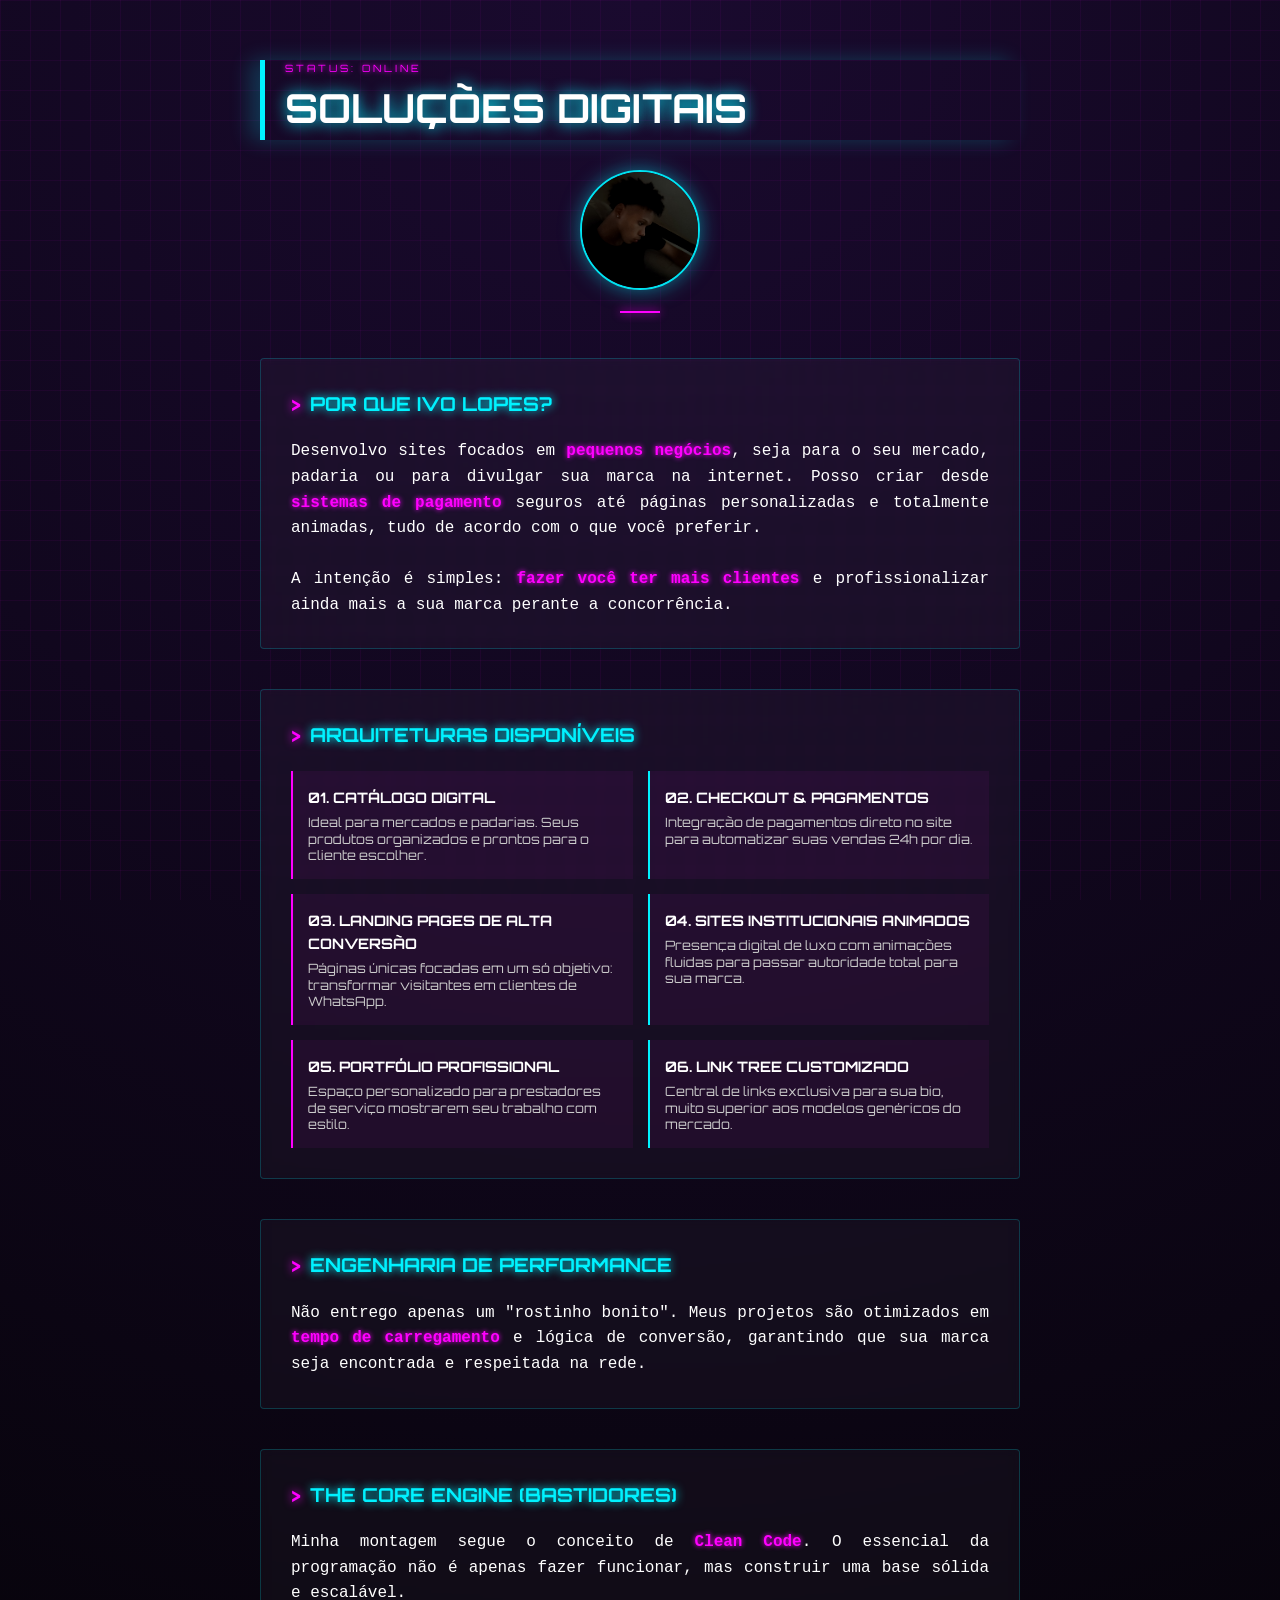
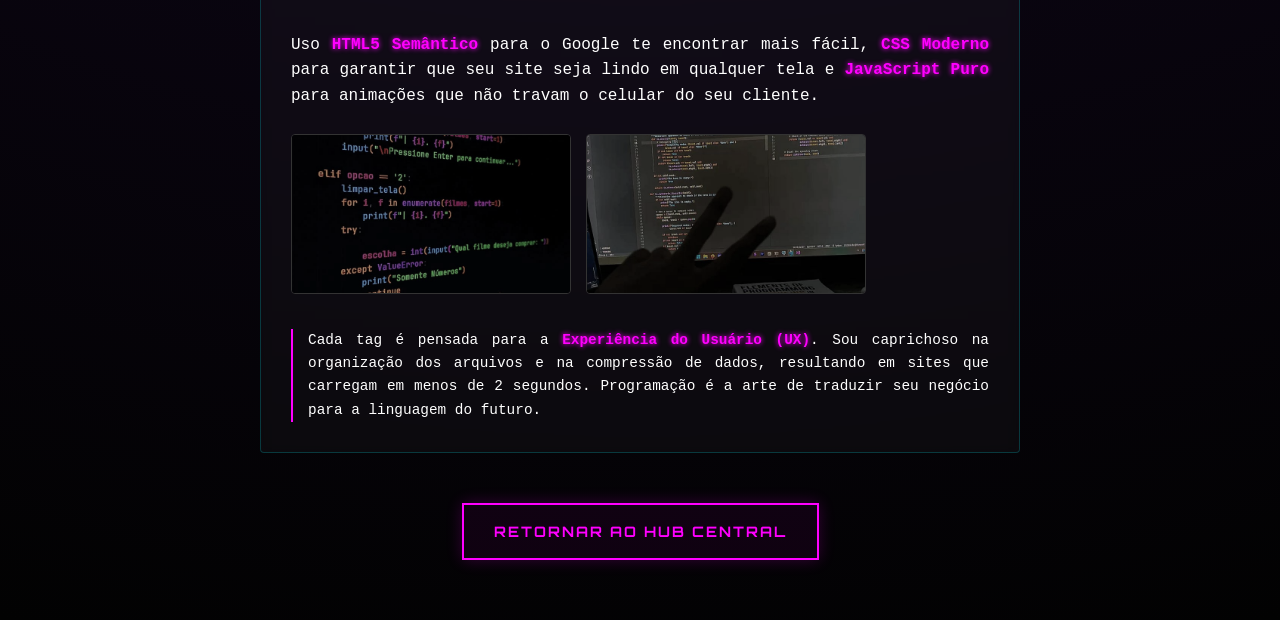
==== pages/tech.html @ 23760e5c "Update tech.html" ====
<!DOCTYPE html>
<html lang="pt-br">
<head>
    <meta charset="UTF-8">
    <meta name="viewport" content="width=device-width, initial-scale=1.0, maximum-scale=1.0, user-scalable=no">
    <title>Deep Tech | Lopes</title>
    <link href="https://fonts.googleapis.com/css2?family=Orbitron:wght@400;900&display=swap" rel="stylesheet">
    <style>
        * { margin: 0; padding: 0; box-sizing: border-box; }
        
        body { 
            background: radial-gradient(circle at top, #1a0a2f 0%, #020202 100%);
            color: #fff; 
            font-family: 'Orbitron', sans-serif; 
            overflow-x: hidden; 
            line-height: 1.6; 
            min-height: 100vh;
        }
        
        .bg-grid { 
            position: fixed; 
            top: 0; width: 100%; height: 100%; 
            background: 
                linear-gradient(rgba(255,0,255,0.05) 1px, transparent 1px), 
                linear-gradient(90deg, rgba(255,0,255,0.05) 1px, transparent 1px); 
            background-size: 30px 30px; 
            z-index: -1; 
        }
        
        .wrapper { max-width: 800px; margin: 0 auto; padding: 60px 20px; position: relative; z-index: 1; }
        
        .header-tech { border-left: 5px solid #00f2ff; padding-left: 20px; margin-bottom: 30px; box-shadow: -10px 0 20px rgba(0, 242, 255, 0.2); }
        .header-tech h1 { font-size: 2.5rem; text-transform: uppercase; color: #fff; text-shadow: 0 0 15px #00f2ff; }
        
        /* Estilo para sua foto pessoal */
        .profile-area { text-align: center; margin-bottom: 60px; position: relative; }
        .profile-img { 
            width: 120px; 
            height: 120px; 
            border-radius: 50%; 
            border: 2px solid #00f2ff; 
            object-fit: cover; 
            box-shadow: 0 0 20px rgba(0, 242, 255, 0.5);
            /* Filtro sutil para combinar com o tema escuro/neon */
            filter: brightness(0.9) contrast(1.1); 
        }
        .profile-area::after {
            content: '';
            position: absolute;
            bottom: -15px;
            left: 50%;
            transform: translateX(-50%);
            width: 40px;
            height: 2px;
            background: #ff00ff;
            box-shadow: 0 0 10px #ff00ff;
        }

        .section-card { 
            background: rgba(255,255,255,0.03); 
            border: 1px solid rgba(0,242,255,0.2); 
            padding: 30px; 
            margin-bottom: 40px; 
            border-radius: 4px; 
            backdrop-filter: blur(5px); 
            transition: 0.3s;
        }
        
        .section-card:hover {
            border-color: #ff00ff;
            box-shadow: 0 0 30px rgba(255, 0, 255, 0.2);
            background: rgba(255,255,255,0.05);
        }

        .section-card h2 { color: #00f2ff; font-size: 1.2rem; margin-bottom: 20px; text-transform: uppercase; display: flex; align-items: center; text-shadow: 0 0 10px #00f2ff; }
        .section-card h2::before { content: ">"; margin-right: 10px; color: #ff00ff; text-shadow: 0 0 10px #ff00ff; }
        
        .tech-text { font-family: 'Courier New', Courier, monospace; color: #fff; font-size: 1rem; text-align: justify; }
        
        .highlight { color: #ff00ff; font-weight: bold; text-shadow: 0 0 5px #ff00ff; }

        .site-models { display: grid; grid-template-columns: 1fr; gap: 15px; margin-top: 20px; }
        @media (min-width: 600px) { .site-models { grid-template-columns: 1fr 1fr; } }
        
        .model { padding: 15px; border-left: 2px solid #ff00ff; background: rgba(255,0,255,0.05); transition: 0.3s; }
        .model:hover { background: rgba(255,0,255,0.15); transform: translateX(5px); }
        .model strong { color: #fff; display: block; margin-bottom: 5px; text-transform: uppercase; font-size: 0.9rem; }
        .model p { font-size: 0.8rem; color: #ccc; line-height: 1.3; }

        .code-showcase { display: flex; gap: 15px; margin: 25px 0; overflow-x: auto; padding-bottom: 10px; scrollbar-width: thin; }
        .code-img { width: 280px; height: 160px; object-fit: cover; border: 1px solid #333; border-radius: 4px; flex-shrink: 0; filter: grayscale(0.5); transition: 0.3s; }
        .code-img:hover { filter: grayscale(0); border-color: #00f2ff; box-shadow: 0 0 15px rgba(0, 242, 255, 0.3); }

        .footer-nav { text-align: center; margin-top: 50px; }
        
        .btn-back { 
            display: inline-block;
            color: #ff00ff; 
            text-decoration: none; 
            border: 2px solid #ff00ff; 
            padding: 15px 30px; 
            font-size: 0.9rem; 
            font-weight: bold;
            text-transform: uppercase;
            letter-spacing: 2px;
            transition: 0.3s; 
            background: rgba(255, 0, 255, 0.05);
            box-shadow: 0 0 15px rgba(255, 0, 255, 0.2);
            cursor: pointer;
        }
        .btn-back:hover { background: #ff00ff; color: #000; box-shadow: 0 0 40px #ff00ff; }

        #transition-overlay {
            position: fixed; top: 0; left: 0; width: 100%; height: 100%;
            background: #000; z-index: 9999; opacity: 0; pointer-events: none; transition: opacity 0.5s;
        }
    </style>
</head>
<body>
    <div class="bg-grid"></div>
    <div id="transition-overlay"></div>

    <div class="wrapper">
        <header class="header-tech">
            <p style="font-size: 10px; color: #ff00ff; letter-spacing: 3px; text-shadow: 0 0 5px #ff00ff;">STATUS: ONLINE</p>
            <h1>Soluções Digitais</h1>
        </header>

        <div class="profile-area">
            <img src="IMG_20250207_003738.jpg" alt="Ivo Lopes" class="profile-img">
        </div>

        <div class="section-card">
            <h2>Por que Ivo Lopes?</h2>
            <div class="tech-text">
                Desenvolvo sites focados em <span class="highlight">pequenos negócios</span>, seja para o seu mercado, padaria ou para divulgar sua marca na internet. Posso criar desde <span class="highlight">sistemas de pagamento</span> seguros até páginas personalizadas e totalmente animadas, tudo de acordo com o que você preferir. 
                <br><br>
                A intenção é simples: <span class="highlight">fazer você ter mais clientes</span> e profissionalizar ainda mais a sua marca perante a concorrência.
            </div>
        </div>

        <div class="section-card">
            <h2>Arquiteturas Disponíveis</h2>
            <div class="site-models">
                <div class="model">
                    <strong>01. Catálogo Digital</strong>
                    <p>Ideal para mercados e padarias. Seus produtos organizados e prontos para o cliente escolher.</p>
                </div>
                <div class="model" style="border-color: #00f2ff;">
                    <strong>02. Checkout & Pagamentos</strong>
                    <p>Integração de pagamentos direto no site para automatizar suas vendas 24h por dia.</p>
                </div>
                <div class="model">
                    <strong>03. Landing Pages de Alta Conversão</strong>
                    <p>Páginas únicas focadas em um só objetivo: transformar visitantes em clientes de WhatsApp.</p>
                </div>
                <div class="model" style="border-color: #00f2ff;">
                    <strong>04. Sites Institucionais Animados</strong>
                    <p>Presença digital de luxo com animações fluidas para passar autoridade total para sua marca.</p>
                </div>
                <div class="model">
                    <strong>05. Portfólio Profissional</strong>
                    <p>Espaço personalizado para prestadores de serviço mostrarem seu trabalho com estilo.</p>
                </div>
                <div class="model" style="border-color: #00f2ff;">
                    <strong>06. Link Tree Customizado</strong>
                    <p>Central de links exclusiva para sua bio, muito superior aos modelos genéricos do mercado.</p>
                </div>
            </div>
        </div>

        <div class="section-card">
            <h2>Engenharia de Performance</h2>
            <div class="tech-text">
                Não entrego apenas um "rostinho bonito". Meus projetos são otimizados em <span class="highlight">tempo de carregamento</span> e lógica de conversão, garantindo que sua marca seja encontrada e respeitada na rede.
            </div>
        </div>

        <div class="section-card">
            <h2>The Core Engine (Bastidores)</h2>
            <div class="tech-text">
                Minha montagem segue o conceito de <span class="highlight">Clean Code</span>. O essencial da programação não é apenas fazer funcionar, mas construir uma base sólida e escalável.
                <br><br>
                Uso <span class="highlight">HTML5 Semântico</span> para o Google te encontrar mais fácil, <span class="highlight">CSS Moderno</span> para garantir que seu site seja lindo em qualquer tela e <span class="highlight">JavaScript Puro</span> para animações que não travam o celular do seu cliente.
            </div>

            <div class="code-showcase">
                <img src="60c9a9f93313d3bbd6f624a8214df406.jpg" class="code-img" alt="Notebook Setup">
                <img src="59ee4047d303d7ccf7d9cd16fc3d864c.jpg" class="code-img" alt="Development Code">
            </div>

            <div class="tech-text" style="font-size: 0.9rem; border-left: 2px solid #ff00ff; padding-left: 15px;">
                Cada tag é pensada para a <span class="highlight">Experiência do Usuário (UX)</span>. Sou caprichoso na organização dos arquivos e na compressão de dados, resultando em sites que carregam em menos de 2 segundos. Programação é a arte de traduzir seu negócio para a linguagem do futuro.
            </div>
        </div>

        <footer class="footer-nav">
            <a onclick="voltarMenu()" class="btn-back">RETORNAR AO HUB CENTRAL</a>
        </footer>
    </div>

    <script>
        function voltarMenu() {
            const overlay = document.getElementById('transition-overlay');
            overlay.style.opacity = '1';
            overlay.style.pointerEvents = 'all';
            setTimeout(() => { window.location.href = "../index.html"; }, 500);
        }

        window.onpageshow = function(event) {
            const overlay = document.getElementById('transition-overlay');
            if(overlay) {
                overlay.style.opacity = '0';
                overlay.style.pointerEvents = 'none';
            }
        };
    </script>
</body>
</html>
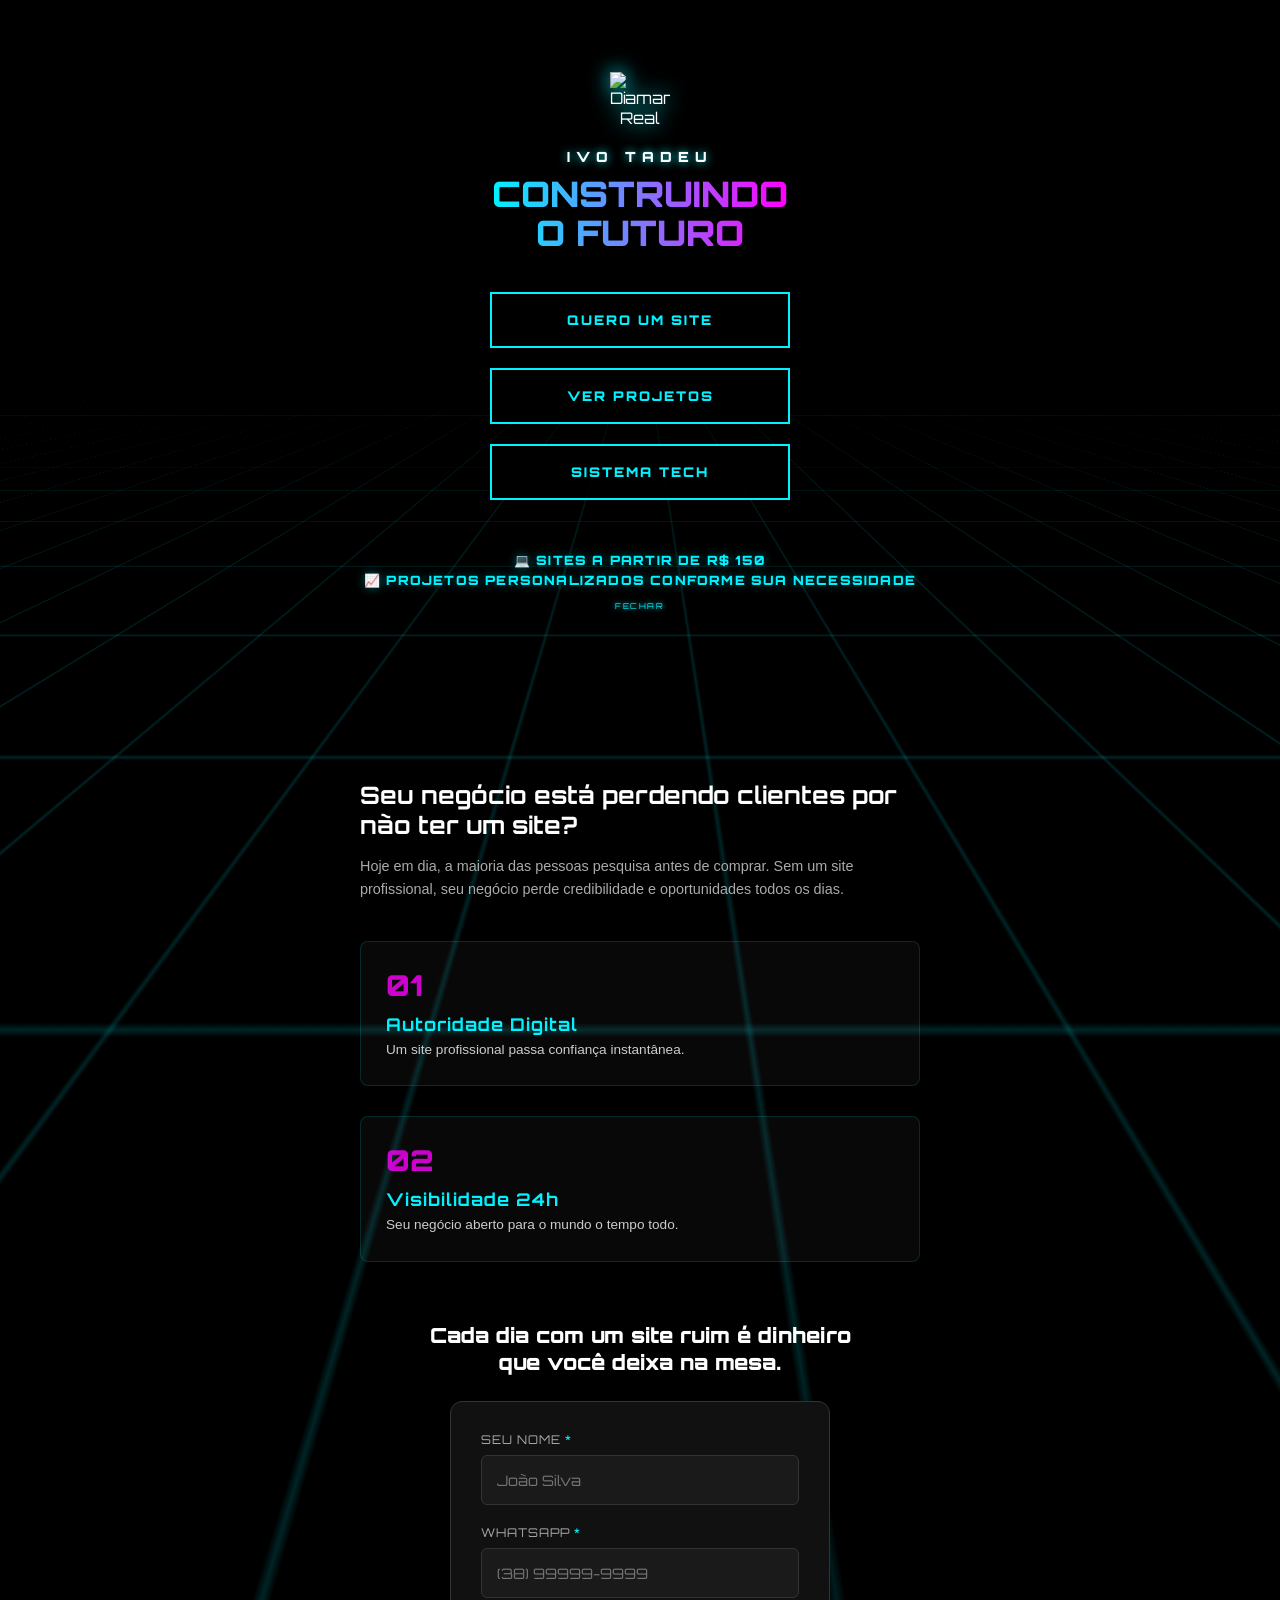
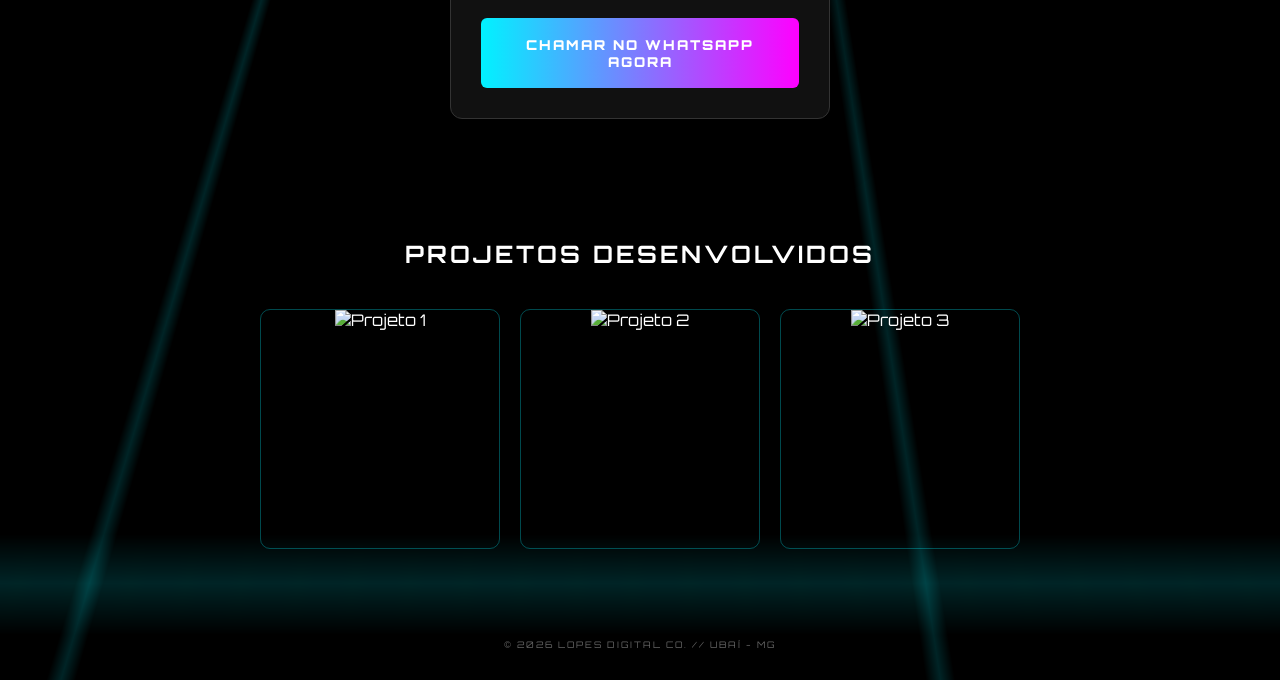
==== commit 173b45c4: "Update tech.html" ====
--- a/pages/tech.html
+++ b/pages/tech.html
@@ -3,112 +3,335 @@
 <head>
     <meta charset="UTF-8">
     <meta name="viewport" content="width=device-width, initial-scale=1.0, maximum-scale=1.0, user-scalable=no">
-    <title>Deep Tech | Lopes</title>
+    <title>Lopes Digital Co. | Tech Vision</title>
     <link href="https://fonts.googleapis.com/css2?family=Orbitron:wght@400;900&display=swap" rel="stylesheet">
+    
     <style>
-        * { margin: 0; padding: 0; box-sizing: border-box; }
+        /* FUNDO PRETO TOTAL */
+        html, body {
+            background-color: #000 !important;
+            margin: 0; padding: 0;
+            width: 100vw;
+            min-height: 100vh;
+            overflow-x: hidden;
+            scroll-behavior: smooth;
+        }
+
+        * { margin: 0; padding: 0; box-sizing: border-box; user-select: none; -webkit-tap-highlight-color: transparent; }
         
         body { 
-            background: radial-gradient(circle at top, #1a0a2f 0%, #020202 100%);
+            color: #ffffff; 
+            font-family: 'Orbitron', sans-serif; 
+            display: flex; 
+            flex-direction: column;
+            align-items: center; 
+            justify-content: flex-start;
+            position: relative;
+        }
+        
+        .grid { 
+            position: fixed; 
+            width: 400%; height: 200vh; 
+            background-image: 
+                linear-gradient(rgba(0, 242, 255, 0.15) 1px, transparent 1px), 
+                linear-gradient(90deg, rgba(0, 242, 255, 0.15) 1px, transparent 1px); 
+            background-size: 60px 60px; 
+            transform: perspective(500px) rotateX(75deg); 
+            top: -50%; 
+            animation: moveGrid 15s linear infinite; 
+            z-index: 1;
+            mask-image: linear-gradient(to top, rgba(0,0,0,1) 30%, rgba(0,0,0,0) 80%);
+            -webkit-mask-image: linear-gradient(to top, rgba(0,0,0,1) 30%, rgba(0,0,0,0) 80%);
+            pointer-events: none;
+        }
+
+        @keyframes moveGrid { 
+            from { transform: perspective(500px) rotateX(75deg) translateY(0); } 
+            to { transform: perspective(500px) rotateX(75deg) translateY(60px); } 
+        }
+
+        .container { 
+            position: relative; 
+            z-index: 10; 
+            text-align: center; 
+            padding: 8vh 20px 60px; 
+            width: 100%; 
+            min-height: 80vh; 
+            display: flex; flex-direction: column; align-items: center; justify-content: flex-start;
+        }
+        
+        .diamond-img {
+            display: block;
+            margin: 0 auto 20px;
+            width: 60px;
+            height: auto;
+            filter: drop-shadow(0 0 10px #00f2ff);
+        }
+        
+        .name { 
+            font-size: 14px; 
+            letter-spacing: 6px; 
             color: #fff; 
+            margin-bottom: 10px; 
+            text-shadow: 0 0 8px #00f2ff; 
+            font-weight: 900;
+            text-transform: uppercase;
+        }
+        
+        h1 { 
+            font-size: 2.2rem; 
+            font-weight: 900; 
+            margin-bottom: 40px; 
+            background: linear-gradient(90deg, #00f2ff, #ff00ff);
+            -webkit-background-clip: text;
+            -webkit-text-fill-color: transparent;
+            line-height: 1.1; 
+        }
+        
+        .btn-group { display: flex; flex-direction: column; gap: 20px; align-items: center; width: 100%; }
+        
+        .btn { 
+            width: 85%; 
+            max-width: 300px; 
+            padding: 18px; 
+            background: rgba(0, 0, 0, 0.85); 
+            border: 2px solid #00f2ff; 
+            color: #00f2ff; 
             font-family: 'Orbitron', sans-serif; 
-            overflow-x: hidden; 
-            line-height: 1.6; 
-            min-height: 100vh;
-        }
-        
-        .bg-grid { 
-            position: fixed; 
-            top: 0; width: 100%; height: 100%; 
-            background: 
-                linear-gradient(rgba(255,0,255,0.05) 1px, transparent 1px), 
-                linear-gradient(90deg, rgba(255,0,255,0.05) 1px, transparent 1px); 
-            background-size: 30px 30px; 
-            z-index: -1; 
-        }
-        
-        .wrapper { max-width: 800px; margin: 0 auto; padding: 60px 20px; position: relative; z-index: 1; }
-        
-        .header-tech { border-left: 5px solid #00f2ff; padding-left: 20px; margin-bottom: 30px; box-shadow: -10px 0 20px rgba(0, 242, 255, 0.2); }
-        .header-tech h1 { font-size: 2.5rem; text-transform: uppercase; color: #fff; text-shadow: 0 0 15px #00f2ff; }
-        
-        /* Estilo para sua foto pessoal */
-        .profile-area { text-align: center; margin-bottom: 60px; position: relative; }
-        .profile-img { 
-            width: 120px; 
-            height: 120px; 
-            border-radius: 50%; 
-            border: 2px solid #00f2ff; 
-            object-fit: cover; 
-            box-shadow: 0 0 20px rgba(0, 242, 255, 0.5);
-            /* Filtro sutil para combinar com o tema escuro/neon */
-            filter: brightness(0.9) contrast(1.1); 
-        }
-        .profile-area::after {
-            content: '';
+            font-weight: 900; 
+            text-transform: uppercase; 
+            letter-spacing: 2px; 
+            transition: 0.3s; 
+            cursor: pointer; 
+            position: relative;
+            animation: pulseGlow 3s infinite;
+        }
+        
+        @keyframes pulseGlow {
+            0% { box-shadow: 0 0 5px rgba(0, 242, 255, 0.2); }
+            50% { box-shadow: 0 0 15px rgba(0, 242, 255, 0.5); border-color: #ffffff; }
+            100% { box-shadow: 0 0 5px rgba(0, 242, 255, 0.2); }
+        }
+        
+        .btn:active { background: #00f2ff; color: #000; transform: scale(0.95); }
+
+        .price-box-container {
+            margin-top: 20px;
+            position: relative;
+            min-height: 80px;
+            display: flex;
+            flex-direction: column;
+            align-items: center;
+            justify-content: center;
+            cursor: pointer;
+            z-index: 50; /* Garante que o baú receba o clique */
+        }
+
+        .exploding-box {
             position: absolute;
-            bottom: -15px;
-            left: 50%;
-            transform: translateX(-50%);
-            width: 40px;
-            height: 2px;
-            background: #ff00ff;
-            box-shadow: 0 0 10px #ff00ff;
-        }
-
-        .section-card { 
-            background: rgba(255,255,255,0.03); 
-            border: 1px solid rgba(0,242,255,0.2); 
-            padding: 30px; 
-            margin-bottom: 40px; 
-            border-radius: 4px; 
-            backdrop-filter: blur(5px); 
+            width: 18px; height: 18px; 
+            background-image: url('d13f5683bc7fe962cdcd0bd925ac50aa.jpg'); 
+            background-size: cover;
+            background-position: center;
+            box-shadow: 0 0 20px #00f2ff;
+            transition: 0.5s cubic-bezier(0.4, 0, 0.2, 1);
+            border-radius: 2px;
+            z-index: 1;
+        }
+
+        .exploding-box.active { transform: scale(6); opacity: 0; filter: blur(4px); }
+
+        .price-content {
+            opacity: 0;
+            transform: scale(0.8);
+            transition: 0.5s cubic-bezier(0.4, 0, 0.2, 1);
+            color: #00f2ff;
+            font-size: 0.80rem;
+            font-weight: 900;
+            line-height: 1.6;
+            text-transform: uppercase;
+            letter-spacing: 1.2px;
+            text-shadow: 0 0 10px rgba(0, 242, 255, 0.4);
+            text-align: center;
+            z-index: 2;
+        }
+
+        .price-content.show { opacity: 1; transform: scale(1); }
+
+        .click-hint {
+            font-size: 8px;
+            font-family: 'Orbitron', sans-serif;
+            color: #00f2ff;
+            margin-top: 10px;
+            letter-spacing: 1.5px;
+            animation: bounceIn 1.5s infinite alternate;
+            text-shadow: 0 0 5px #00f2ff;
+            text-transform: uppercase;
+        }
+
+        @keyframes bounceIn {
+            0% { opacity: 0.3; transform: translateY(0); }
+            100% { opacity: 1; transform: translateY(-3px); }
+        }
+
+        .section-wrapper {
+            position: relative;
+            z-index: 20;
+            width: 100%;
+            max-width: 600px;
+            padding: 60px 20px;
+            display: flex; flex-direction: column; align-items: center; gap: 60px;
+        }
+
+        .step-intro {
+            text-align: left;
+            width: 100%;
+            margin-bottom: -20px;
+        }
+        .step-intro h2 { font-size: 1.5rem; color: #fff; margin-bottom: 15px; }
+        .step-intro p { font-family: sans-serif; color: #aaa; font-size: 0.9rem; line-height: 1.6; }
+
+        .benefits-group { width: 100%; display: flex; flex-direction: column; gap: 30px; }
+        
+        .benefit-card { 
+            background: rgba(255, 255, 255, 0.03); 
+            border: 1px solid rgba(0, 242, 255, 0.15); 
+            padding: 25px; border-radius: 8px; 
+            text-align: left; position: relative;
+            display: flex; flex-direction: column; gap: 10px;
+        }
+        
+        .benefit-number { font-size: 1.8rem; font-weight: 900; color: #ff00ff; opacity: 0.8; }
+        
+        .benefit-text h3 { color: #00f2ff; text-transform: none; letter-spacing: 1px; margin-bottom: 5px; font-size: 1.1rem; }
+        .benefit-text p { font-size: 0.85rem; color: #ccc; font-family: sans-serif; line-height: 1.5; }
+
+        .impact-section { text-align: center; }
+        .impact-headline { font-size: 1.3rem; line-height: 1.3; font-weight: 900; margin-bottom: 25px; max-width: 450px; margin-left: auto; margin-right: auto; }
+        .impact-headline span { color: #00f2ff; text-shadow: 0 0 10px #00f2ff; }
+
+        .form-container { 
+            width: 90%; max-width: 380px; 
+            background: #111; border: 1px solid #333; 
+            padding: 30px; border-radius: 12px; 
+            box-shadow: 0 20px 50px rgba(0,0,0,0.5); 
+            margin-left: auto; margin-right: auto;
+            position: relative;
+        }
+
+        .input-group { text-align: left; margin-bottom: 20px; width: 100%; }
+        .input-group label { display: block; color: #aaa; font-size: 0.75rem; margin-bottom: 8px; text-transform: uppercase; letter-spacing: 1px; }
+        .input-group label span { color: #00f2ff; }
+        
+        .form-input { 
+            width: 100%; padding: 15px; 
+            background: #1a1a1a; border: 1px solid #333; 
+            color: #fff; font-family: 'Orbitron', sans-serif; font-size: 0.9rem; 
+            border-radius: 6px; transition: 0.3s;
+        }
+        .form-input:focus { outline: none; border-color: #ff00ff; background: #222; }
+
+        .btn-whatsapp { 
+            width: 100%; padding: 18px; 
+            background: linear-gradient(90deg, #00f2ff, #ff00ff);
+            border: none; color: #fff; 
+            font-family: 'Orbitron', sans-serif; font-weight: 900; text-transform: uppercase; 
+            letter-spacing: 2px; font-size: 0.85rem; border-radius: 6px; 
+            cursor: pointer; transition: 0.3s;
+        }
+
+        /* --- SEÇÃO DE PROJETOS --- */
+        .portfolio-section {
+            width: 100%;
+            max-width: 800px;
+            padding: 60px 20px;
+            text-align: center;
+            z-index: 20;
+        }
+
+        .portfolio-title {
+            font-size: 1.5rem;
+            margin-bottom: 40px;
+            color: #fff;
+            text-transform: uppercase;
+            letter-spacing: 3px;
+        }
+
+        .projects-grid {
+            display: grid;
+            grid-template-columns: repeat(auto-fit, minmax(200px, 1fr));
+            gap: 20px;
+            width: 100%;
+        }
+
+        .project-item {
+            position: relative;
+            border-radius: 10px;
+            overflow: hidden;
+            border: 1px solid rgba(0, 242, 255, 0.3);
+            aspect-ratio: 1 / 1;
+            opacity: 0;
+            transform: translateY(30px);
+            animation: fadeInUp 0.8s ease forwards;
+            cursor: pointer;
+        }
+
+        @keyframes fadeInUp {
+            to { opacity: 1; transform: translateY(0); }
+        }
+
+        .project-item img {
+            width: 100%;
+            height: 100%;
+            object-fit: cover;
+            transition: 0.5s;
+        }
+
+        .project-overlay {
+            position: absolute;
+            top: 0; left: 0; width: 100%; height: 100%;
+            background: rgba(0, 0, 0, 0.7);
+            display: flex;
+            align-items: center;
+            justify-content: center;
+            opacity: 0;
             transition: 0.3s;
         }
-        
-        .section-card:hover {
-            border-color: #ff00ff;
-            box-shadow: 0 0 30px rgba(255, 0, 255, 0.2);
-            background: rgba(255,255,255,0.05);
-        }
-
-        .section-card h2 { color: #00f2ff; font-size: 1.2rem; margin-bottom: 20px; text-transform: uppercase; display: flex; align-items: center; text-shadow: 0 0 10px #00f2ff; }
-        .section-card h2::before { content: ">"; margin-right: 10px; color: #ff00ff; text-shadow: 0 0 10px #ff00ff; }
-        
-        .tech-text { font-family: 'Courier New', Courier, monospace; color: #fff; font-size: 1rem; text-align: justify; }
-        
-        .highlight { color: #ff00ff; font-weight: bold; text-shadow: 0 0 5px #ff00ff; }
-
-        .site-models { display: grid; grid-template-columns: 1fr; gap: 15px; margin-top: 20px; }
-        @media (min-width: 600px) { .site-models { grid-template-columns: 1fr 1fr; } }
-        
-        .model { padding: 15px; border-left: 2px solid #ff00ff; background: rgba(255,0,255,0.05); transition: 0.3s; }
-        .model:hover { background: rgba(255,0,255,0.15); transform: translateX(5px); }
-        .model strong { color: #fff; display: block; margin-bottom: 5px; text-transform: uppercase; font-size: 0.9rem; }
-        .model p { font-size: 0.8rem; color: #ccc; line-height: 1.3; }
-
-        .code-showcase { display: flex; gap: 15px; margin: 25px 0; overflow-x: auto; padding-bottom: 10px; scrollbar-width: thin; }
-        .code-img { width: 280px; height: 160px; object-fit: cover; border: 1px solid #333; border-radius: 4px; flex-shrink: 0; filter: grayscale(0.5); transition: 0.3s; }
-        .code-img:hover { filter: grayscale(0); border-color: #00f2ff; box-shadow: 0 0 15px rgba(0, 242, 255, 0.3); }
-
-        .footer-nav { text-align: center; margin-top: 50px; }
-        
-        .btn-back { 
-            display: inline-block;
-            color: #ff00ff; 
-            text-decoration: none; 
-            border: 2px solid #ff00ff; 
-            padding: 15px 30px; 
-            font-size: 0.9rem; 
-            font-weight: bold;
+
+        .project-overlay span {
+            border: 1px solid #00f2ff;
+            color: #00f2ff;
+            padding: 10px 15px;
+            font-size: 0.7rem;
             text-transform: uppercase;
+            font-weight: 900;
+            box-shadow: 0 0 10px #00f2ff;
+        }
+
+        .project-item:hover img, .project-item:active img { transform: scale(1.1); }
+        .project-item:hover .project-overlay, .project-item:active .project-overlay { opacity: 1; }
+
+        footer {
+            position: relative;
+            z-index: 30;
+            width: 100%;
+            text-align: center;
+            font-size: 9px;
+            color: rgba(255,255,255,0.4);
             letter-spacing: 2px;
-            transition: 0.3s; 
-            background: rgba(255, 0, 255, 0.05);
-            box-shadow: 0 0 15px rgba(255, 0, 255, 0.2);
-            cursor: pointer;
-        }
-        .btn-back:hover { background: #ff00ff; color: #000; box-shadow: 0 0 40px #ff00ff; }
+            padding: 30px 0;
+            margin-top: auto;
+        }
+
+        .background-elements { position: fixed; top: 0; left: 0; width: 100%; height: 100%; pointer-events: none; z-index: 2; }
+        .b-element { position: absolute; font-size: 24px; opacity: 0; animation: floatElement 15s linear infinite; }
+
+        @keyframes floatElement {
+            0% { transform: translate(var(--sx), var(--sy)) rotate(0deg); opacity: 0; }
+            20% { opacity: 0.3; }
+            80% { opacity: 0.3; }
+            100% { transform: translate(var(--ex), var(--ey)) rotate(360deg); opacity: 0; }
+        }
 
         #transition-overlay {
             position: fixed; top: 0; left: 0; width: 100%; height: 100%;
@@ -116,104 +339,138 @@
         }
     </style>
 </head>
-<body>
-    <div class="bg-grid"></div>
+<body oncontextmenu="return false;">
+    <div class="grid"></div>
     <div id="transition-overlay"></div>
-
-    <div class="wrapper">
-        <header class="header-tech">
-            <p style="font-size: 10px; color: #ff00ff; letter-spacing: 3px; text-shadow: 0 0 5px #ff00ff;">STATUS: ONLINE</p>
-            <h1>Soluções Digitais</h1>
-        </header>
-
-        <div class="profile-area">
-            <img src="IMG_20250207_003738.jpg" alt="Ivo Lopes" class="profile-img">
+    <div class="background-elements" id="bg-elements"></div>
+
+    <div class="container">
+        <img src="https://i.imgur.com/kS5qJm9.png" alt="Diamante Real" class="diamond-img">
+        <p class="name">Ivo Tadeu</p>
+        <h1>CONSTRUINDO <br> O FUTURO</h1>
+        
+        <div class="btn-group">
+            <a href="#form-section" style="text-decoration:none; width:100%; display:flex; justify-content:center;">
+                <button class="btn">Quero um Site</button>
+            </a>
+            
+            <a href="#projetos" style="text-decoration:none; width:100%; display:flex; justify-content:center;">
+                <button class="btn">Ver Projetos</button>
+            </a>
+            
+            <div style="width:100%; display:flex; justify-content:center;">
+                <button class="btn" onclick="navegar('tech')">Sistema Tech</button>
+            </div>
+            
+            <div class="price-box-container" onclick="togglePrice()">
+                <div class="exploding-box" id="box-element"></div>
+                <div class="price-content" id="price-txt">
+                    💻 Sites a partir de R$ 150 <br>
+                    📈 Projetos personalizados conforme sua necessidade
+                </div>
+                <div class="click-hint" id="hint-txt">clique aqui</div>
+            </div>
         </div>
-
-        <div class="section-card">
-            <h2>Por que Ivo Lopes?</h2>
-            <div class="tech-text">
-                Desenvolvo sites focados em <span class="highlight">pequenos negócios</span>, seja para o seu mercado, padaria ou para divulgar sua marca na internet. Posso criar desde <span class="highlight">sistemas de pagamento</span> seguros até páginas personalizadas e totalmente animadas, tudo de acordo com o que você preferir. 
-                <br><br>
-                A intenção é simples: <span class="highlight">fazer você ter mais clientes</span> e profissionalizar ainda mais a sua marca perante a concorrência.
-            </div>
+    </div>
+
+    <div class="section-wrapper">
+        <div class="step-intro">
+            <h2>Seu negócio está perdendo clientes por não ter um site?</h2>
+            <p>Hoje em dia, a maioria das pessoas pesquisa antes de comprar. Sem um site profissional, seu negócio perde credibilidade e oportunidades todos os dias.</p>
         </div>
-
-        <div class="section-card">
-            <h2>Arquiteturas Disponíveis</h2>
-            <div class="site-models">
-                <div class="model">
-                    <strong>01. Catálogo Digital</strong>
-                    <p>Ideal para mercados e padarias. Seus produtos organizados e prontos para o cliente escolher.</p>
-                </div>
-                <div class="model" style="border-color: #00f2ff;">
-                    <strong>02. Checkout & Pagamentos</strong>
-                    <p>Integração de pagamentos direto no site para automatizar suas vendas 24h por dia.</p>
-                </div>
-                <div class="model">
-                    <strong>03. Landing Pages de Alta Conversão</strong>
-                    <p>Páginas únicas focadas em um só objetivo: transformar visitantes em clientes de WhatsApp.</p>
-                </div>
-                <div class="model" style="border-color: #00f2ff;">
-                    <strong>04. Sites Institucionais Animados</strong>
-                    <p>Presença digital de luxo com animações fluidas para passar autoridade total para sua marca.</p>
-                </div>
-                <div class="model">
-                    <strong>05. Portfólio Profissional</strong>
-                    <p>Espaço personalizado para prestadores de serviço mostrarem seu trabalho com estilo.</p>
-                </div>
-                <div class="model" style="border-color: #00f2ff;">
-                    <strong>06. Link Tree Customizado</strong>
-                    <p>Central de links exclusiva para sua bio, muito superior aos modelos genéricos do mercado.</p>
-                </div>
+        <div class="benefits-group">
+            <div class="benefit-card">
+                <div class="benefit-number">01</div>
+                <div class="benefit-text"><h3>Autoridade Digital</h3><p>Um site profissional passa confiança instantânea.</p></div>
+            </div>
+            <div class="benefit-card">
+                <div class="benefit-number">02</div>
+                <div class="benefit-text"><h3>Visibilidade 24h</h3><p>Seu negócio aberto para o mundo o tempo todo.</p></div>
             </div>
         </div>
 
-        <div class="section-card">
-            <h2>Engenharia de Performance</h2>
-            <div class="tech-text">
-                Não entrego apenas um "rostinho bonito". Meus projetos são otimizados em <span class="highlight">tempo de carregamento</span> e lógica de conversão, garantindo que sua marca seja encontrada e respeitada na rede.
+        <div class="impact-section" id="form-section">
+            <h2 class="impact-headline">Cada dia com um site ruim é dinheiro que você deixa na mesa.</h2>
+            <div class="form-container">
+                <form onsubmit="chamarWhatsapp(event)">
+                    <div class="input-group"><label>Seu Nome <span>*</span></label><input type="text" id="nome_lead" class="form-input" placeholder="João Silva" required></div>
+                    <div class="input-group"><label>WhatsApp <span>*</span></label><input type="tel" id="whatsapp_lead" class="form-input" placeholder="(38) 99999-9999" required></div>
+                    <button type="submit" class="btn-whatsapp">Chamar no WhatsApp agora</button>
+                </form>
             </div>
         </div>
-
-        <div class="section-card">
-            <h2>The Core Engine (Bastidores)</h2>
-            <div class="tech-text">
-                Minha montagem segue o conceito de <span class="highlight">Clean Code</span>. O essencial da programação não é apenas fazer funcionar, mas construir uma base sólida e escalável.
-                <br><br>
-                Uso <span class="highlight">HTML5 Semântico</span> para o Google te encontrar mais fácil, <span class="highlight">CSS Moderno</span> para garantir que seu site seja lindo em qualquer tela e <span class="highlight">JavaScript Puro</span> para animações que não travam o celular do seu cliente.
-            </div>
-
-            <div class="code-showcase">
-                <img src="60c9a9f93313d3bbd6f624a8214df406.jpg" class="code-img" alt="Notebook Setup">
-                <img src="59ee4047d303d7ccf7d9cd16fc3d864c.jpg" class="code-img" alt="Development Code">
-            </div>
-
-            <div class="tech-text" style="font-size: 0.9rem; border-left: 2px solid #ff00ff; padding-left: 15px;">
-                Cada tag é pensada para a <span class="highlight">Experiência do Usuário (UX)</span>. Sou caprichoso na organização dos arquivos e na compressão de dados, resultando em sites que carregam em menos de 2 segundos. Programação é a arte de traduzir seu negócio para a linguagem do futuro.
+    </div>
+
+    <div class="portfolio-section" id="projetos">
+        <h2 class="portfolio-title">Projetos Desenvolvidos</h2>
+        <div class="projects-grid">
+            <div class="project-item" style="animation-delay: 0.2s;">
+                <img src="89ad273cfcabdeba8901292427310d93.jpg" alt="Projeto 1">
+                <div class="project-overlay"><span>Ver Detalhes</span></div>
+            </div>
+            <div class="project-item" style="animation-delay: 0.4s;">
+                <img src="IMG_20260419_234142.jpg" alt="Projeto 2">
+                <div class="project-overlay"><span>Ver Detalhes</span></div>
+            </div>
+            <div class="project-item" style="animation-delay: 0.6s;">
+                <img src="c2ebb795411eab761d324593fbcae3d3.jpg" alt="Projeto 3">
+                <div class="project-overlay"><span>Ver Detalhes</span></div>
             </div>
         </div>
-
-        <footer class="footer-nav">
-            <a onclick="voltarMenu()" class="btn-back">RETORNAR AO HUB CENTRAL</a>
-        </footer>
     </div>
 
+    <footer>&copy; 2026 LOPES DIGITAL CO. // UBAÍ - MG</footer>
+
     <script>
-        function voltarMenu() {
+        function togglePrice() {
+            const box = document.getElementById('box-element');
+            const txt = document.getElementById('price-txt');
+            const hint = document.getElementById('hint-txt');
+            if (txt.classList.contains('show')) {
+                txt.classList.remove('show'); box.classList.remove('active'); hint.innerText = "clique aqui";
+            } else {
+                txt.classList.add('show'); box.classList.add('active'); hint.innerText = "fechar";
+            }
+        }
+
+        window.addEventListener('DOMContentLoaded', () => {
+            setTimeout(() => {
+                const txt = document.getElementById('price-txt');
+                if (!txt.classList.contains('show')) { togglePrice(); }
+            }, 2000); 
+        });
+
+        function navegar(destino) {
             const overlay = document.getElementById('transition-overlay');
-            overlay.style.opacity = '1';
-            overlay.style.pointerEvents = 'all';
-            setTimeout(() => { window.location.href = "../index.html"; }, 500);
-        }
-
-        window.onpageshow = function(event) {
-            const overlay = document.getElementById('transition-overlay');
-            if(overlay) {
-                overlay.style.opacity = '0';
-                overlay.style.pointerEvents = 'none';
+            overlay.style.opacity = '1'; overlay.style.pointerEvents = 'all';
+            setTimeout(() => { window.location.href = (destino === 'tech') ? "pages/tech.html" : "#"; }, 500);
+        }
+
+        async function chamarWhatsapp(event) {
+            event.preventDefault();
+            const nome = document.getElementById('nome_lead').value;
+            const zap = document.getElementById('whatsapp_lead').value;
+            window.open(`https://wa.me/5538997404945?text=Olá, meu nome é ${nome} e quero um orçamento!`, '_blank');
+        }
+
+        const icons = ['🏎️', '🚀', '⚡', '💻'];
+        const container = document.getElementById('bg-elements');
+        function createElements() {
+            container.innerHTML = '';
+            for (let i = 0; i < 15; i++) {
+                const el = document.createElement('div');
+                el.className = 'b-element';
+                el.innerText = icons[Math.floor(Math.random() * icons.length)];
+                el.style.setProperty('--sx', Math.random() * 100 + 'vw');
+                el.style.setProperty('--sy', Math.random() * 100 + 'vh');
+                el.style.setProperty('--ex', Math.random() * 100 + 'vw');
+                el.style.setProperty('--ey', Math.random() * 100 + 'vh');
+                el.style.animationDelay = Math.random() * 15 + 's';
+                el.style.left = "0"; el.style.top = "0";
+                container.appendChild(el);
             }
-        };
+        }
+        createElements();
     </script>
 </body>
 </html>
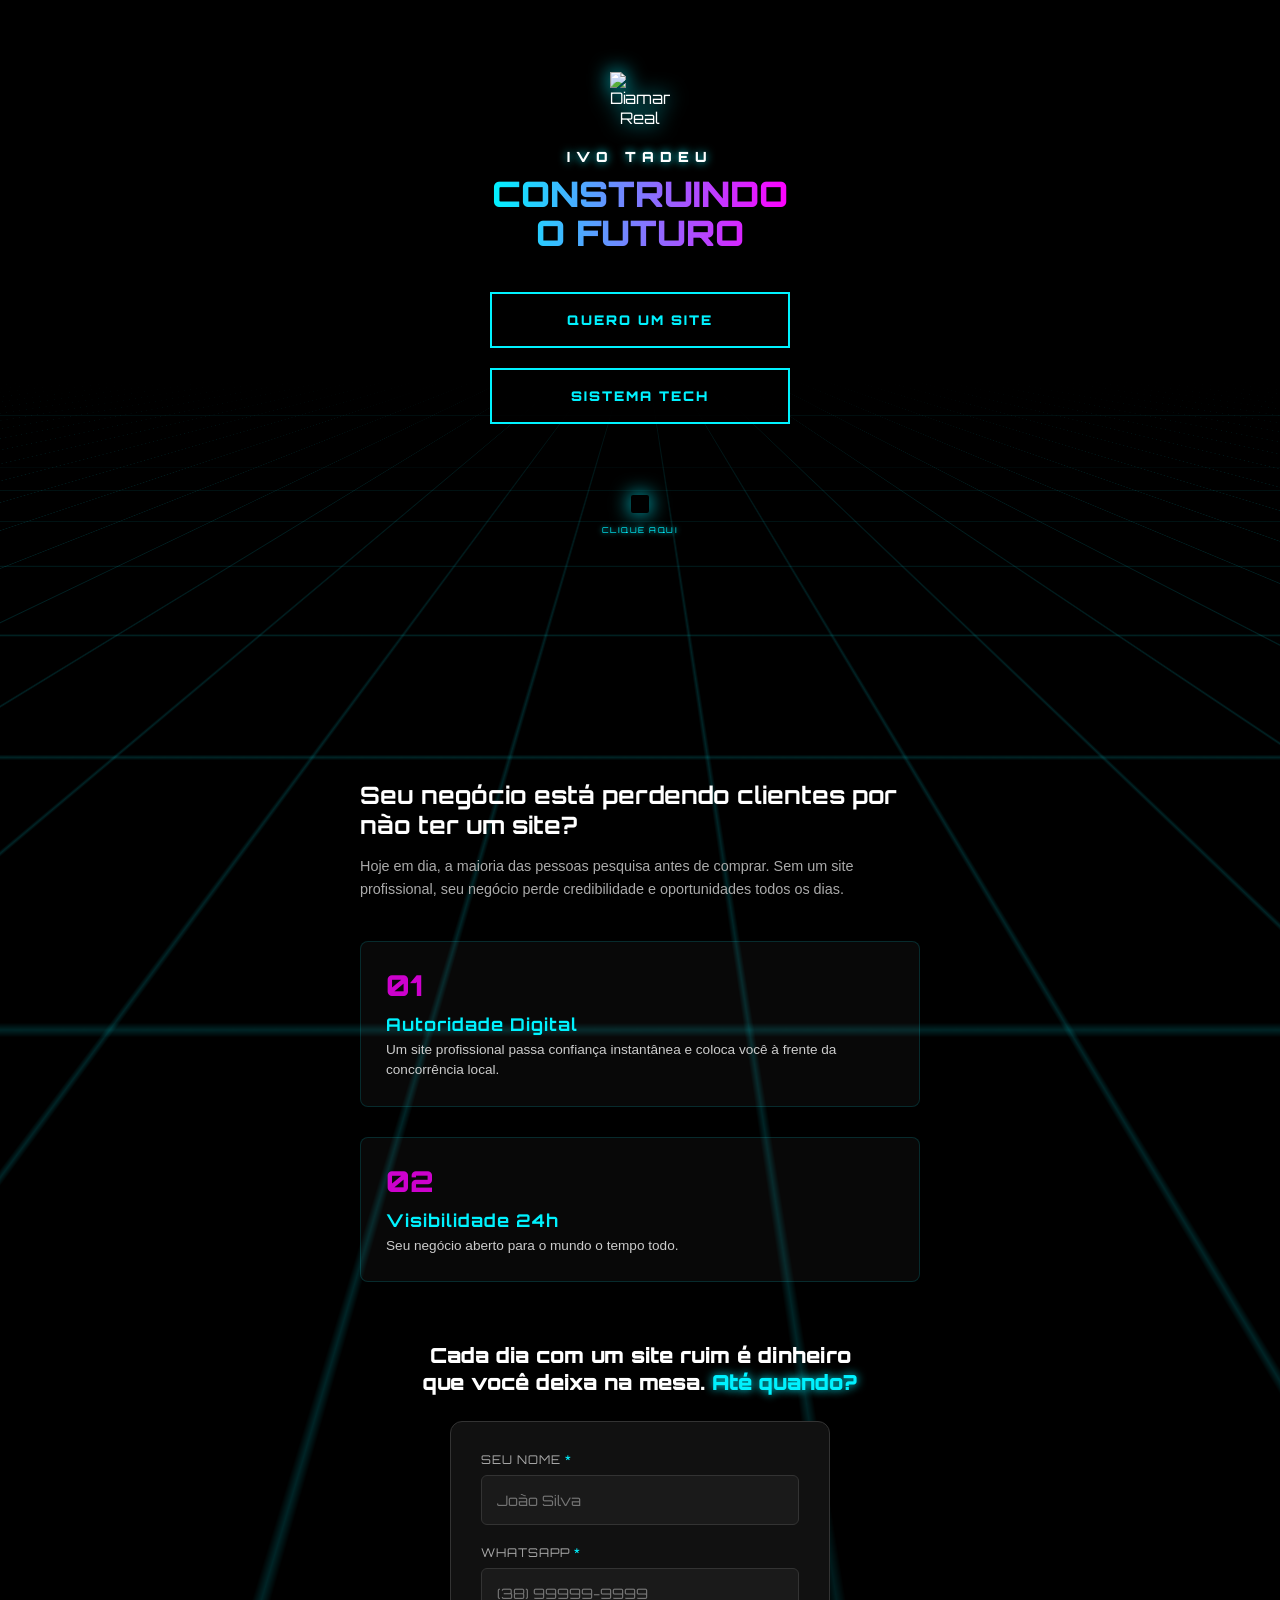
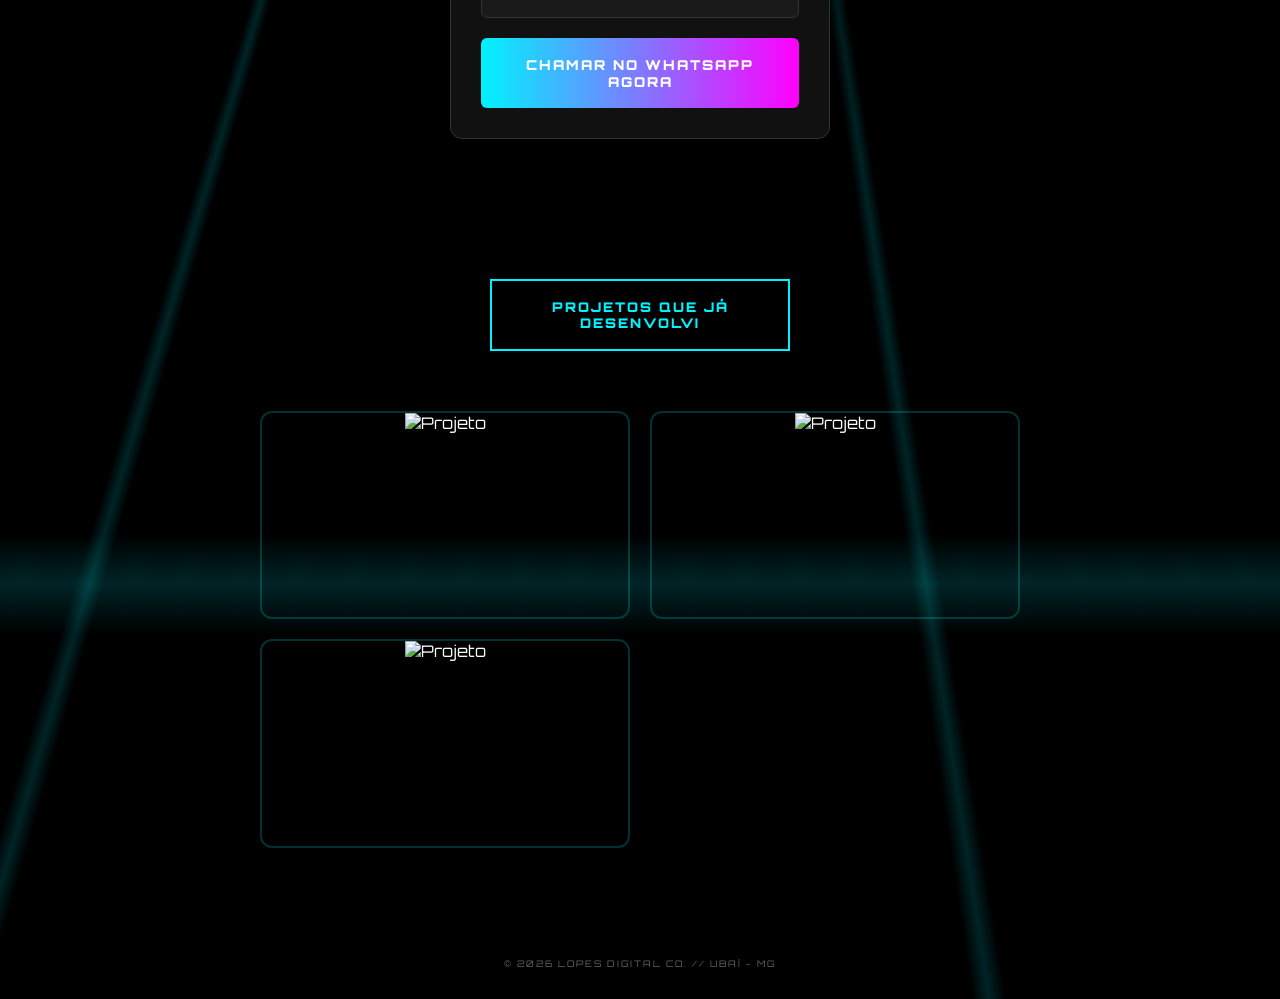
==== commit 46182a9d: "Update tech.html" ====
--- a/pages/tech.html
+++ b/pages/tech.html
@@ -88,7 +88,7 @@
             line-height: 1.1; 
         }
         
-        .btn-group { display: flex; flex-direction: column; gap: 20px; align-items: center; width: 100%; }
+        .btn-group { display: flex; flex-direction: column; gap: 20px; align-items: center; width: 100%; position: relative; z-index: 100; }
         
         .btn { 
             width: 85%; 
@@ -124,7 +124,7 @@
             align-items: center;
             justify-content: center;
             cursor: pointer;
-            z-index: 50; /* Garante que o baú receba o clique */
+            z-index: 150;
         }
 
         .exploding-box {
@@ -240,51 +240,44 @@
             cursor: pointer; transition: 0.3s;
         }
 
-        /* --- SEÇÃO DE PROJETOS --- */
-        .portfolio-section {
+        /* --- SEÇÃO DE PROJETOS NO FINAL --- */
+        .portfolio-final {
             width: 100%;
             max-width: 800px;
-            padding: 60px 20px;
+            padding: 80px 20px;
             text-align: center;
             z-index: 20;
-        }
-
-        .portfolio-title {
-            font-size: 1.5rem;
-            margin-bottom: 40px;
-            color: #fff;
-            text-transform: uppercase;
-            letter-spacing: 3px;
+            display: flex;
+            flex-direction: column;
+            align-items: center;
+            gap: 40px;
         }
 
         .projects-grid {
             display: grid;
-            grid-template-columns: repeat(auto-fit, minmax(200px, 1fr));
+            grid-template-columns: repeat(auto-fit, minmax(250px, 1fr));
             gap: 20px;
             width: 100%;
         }
 
         .project-item {
             position: relative;
-            border-radius: 10px;
+            border-radius: 12px;
             overflow: hidden;
-            border: 1px solid rgba(0, 242, 255, 0.3);
-            aspect-ratio: 1 / 1;
+            border: 2px solid rgba(0, 242, 255, 0.2);
+            aspect-ratio: 16 / 9;
             opacity: 0;
-            transform: translateY(30px);
-            animation: fadeInUp 0.8s ease forwards;
+            transform: translateY(20px);
+            transition: 0.5s;
             cursor: pointer;
         }
 
-        @keyframes fadeInUp {
-            to { opacity: 1; transform: translateY(0); }
-        }
+        .project-item.visible { opacity: 1; transform: translateY(0); }
 
         .project-item img {
-            width: 100%;
-            height: 100%;
+            width: 100%; height: 100%;
             object-fit: cover;
-            transition: 0.5s;
+            transition: 0.6s cubic-bezier(0.4, 0, 0.2, 1);
         }
 
         .project-overlay {
@@ -295,22 +288,24 @@
             align-items: center;
             justify-content: center;
             opacity: 0;
-            transition: 0.3s;
+            transition: 0.4s;
         }
 
         .project-overlay span {
             border: 1px solid #00f2ff;
             color: #00f2ff;
-            padding: 10px 15px;
+            padding: 12px 20px;
             font-size: 0.7rem;
             text-transform: uppercase;
             font-weight: 900;
-            box-shadow: 0 0 10px #00f2ff;
-        }
-
-        .project-item:hover img, .project-item:active img { transform: scale(1.1); }
+            letter-spacing: 2px;
+            box-shadow: 0 0 15px rgba(0, 242, 255, 0.5);
+        }
+
+        /* HOVER/TOUCH */
+        .project-item:hover img, .project-item:active img { transform: scale(1.15); }
         .project-item:hover .project-overlay, .project-item:active .project-overlay { opacity: 1; }
-
+        
         footer {
             position: relative;
             z-index: 30;
@@ -348,21 +343,13 @@
         <img src="https://i.imgur.com/kS5qJm9.png" alt="Diamante Real" class="diamond-img">
         <p class="name">Ivo Tadeu</p>
         <h1>CONSTRUINDO <br> O FUTURO</h1>
-        
         <div class="btn-group">
             <a href="#form-section" style="text-decoration:none; width:100%; display:flex; justify-content:center;">
                 <button class="btn">Quero um Site</button>
             </a>
+            <button class="btn" onclick="navegar('tech')">Sistema Tech</button>
             
-            <a href="#projetos" style="text-decoration:none; width:100%; display:flex; justify-content:center;">
-                <button class="btn">Ver Projetos</button>
-            </a>
-            
-            <div style="width:100%; display:flex; justify-content:center;">
-                <button class="btn" onclick="navegar('tech')">Sistema Tech</button>
-            </div>
-            
-            <div class="price-box-container" onclick="togglePrice()">
+            <div class="price-box-container" id="bau-click" onclick="togglePrice()">
                 <div class="exploding-box" id="box-element"></div>
                 <div class="price-content" id="price-txt">
                     💻 Sites a partir de R$ 150 <br>
@@ -381,7 +368,7 @@
         <div class="benefits-group">
             <div class="benefit-card">
                 <div class="benefit-number">01</div>
-                <div class="benefit-text"><h3>Autoridade Digital</h3><p>Um site profissional passa confiança instantânea.</p></div>
+                <div class="benefit-text"><h3>Autoridade Digital</h3><p>Um site profissional passa confiança instantânea e coloca você à frente da concorrência local.</p></div>
             </div>
             <div class="benefit-card">
                 <div class="benefit-number">02</div>
@@ -390,7 +377,7 @@
         </div>
 
         <div class="impact-section" id="form-section">
-            <h2 class="impact-headline">Cada dia com um site ruim é dinheiro que você deixa na mesa.</h2>
+            <h2 class="impact-headline">Cada dia com um site ruim é dinheiro que você deixa na mesa. <span>Até quando?</span></h2>
             <div class="form-container">
                 <form onsubmit="chamarWhatsapp(event)">
                     <div class="input-group"><label>Seu Nome <span>*</span></label><input type="text" id="nome_lead" class="form-input" placeholder="João Silva" required></div>
@@ -401,19 +388,20 @@
         </div>
     </div>
 
-    <div class="portfolio-section" id="projetos">
-        <h2 class="portfolio-title">Projetos Desenvolvidos</h2>
+    <div class="portfolio-final">
+        <button class="btn" style="animation: none; margin-bottom: 20px;">Projetos que já desenvolvi</button>
+        
         <div class="projects-grid">
-            <div class="project-item" style="animation-delay: 0.2s;">
-                <img src="89ad273cfcabdeba8901292427310d93.jpg" alt="Projeto 1">
+            <div class="project-item">
+                <img src="89ad273cfcabdeba8901292427310d93.jpg" alt="Projeto">
                 <div class="project-overlay"><span>Ver Detalhes</span></div>
             </div>
-            <div class="project-item" style="animation-delay: 0.4s;">
-                <img src="IMG_20260419_234142.jpg" alt="Projeto 2">
+            <div class="project-item">
+                <img src="IMG_20260419_234142.jpg" alt="Projeto">
                 <div class="project-overlay"><span>Ver Detalhes</span></div>
             </div>
-            <div class="project-item" style="animation-delay: 0.6s;">
-                <img src="c2ebb795411eab761d324593fbcae3d3.jpg" alt="Projeto 3">
+            <div class="project-item">
+                <img src="c2ebb795411eab761d324593fbcae3d3.jpg" alt="Projeto">
                 <div class="project-overlay"><span>Ver Detalhes</span></div>
             </div>
         </div>
@@ -434,22 +422,32 @@
         }
 
         window.addEventListener('DOMContentLoaded', () => {
+            // Animação dos projetos ao rolar
+            const observer = new IntersectionObserver((entries) => {
+                entries.forEach(entry => {
+                    if(entry.isIntersecting) entry.target.classList.add('visible');
+                });
+            }, { threshold: 0.1 });
+            document.querySelectorAll('.project-item').forEach(el => observer.observe(el));
+
+            // Auto-open do baú
             setTimeout(() => {
                 const txt = document.getElementById('price-txt');
-                if (!txt.classList.contains('show')) { togglePrice(); }
+                if (!txt.classList.contains('show')) togglePrice();
             }, 2000); 
         });
 
         function navegar(destino) {
             const overlay = document.getElementById('transition-overlay');
             overlay.style.opacity = '1'; overlay.style.pointerEvents = 'all';
-            setTimeout(() => { window.location.href = (destino === 'tech') ? "pages/tech.html" : "#"; }, 500);
+            setTimeout(() => { 
+                window.location.href = (destino === 'tech') ? "pages/tech.html" : "#"; 
+            }, 500);
         }
 
         async function chamarWhatsapp(event) {
             event.preventDefault();
             const nome = document.getElementById('nome_lead').value;
-            const zap = document.getElementById('whatsapp_lead').value;
             window.open(`https://wa.me/5538997404945?text=Olá, meu nome é ${nome} e quero um orçamento!`, '_blank');
         }
 
@@ -471,6 +469,10 @@
             }
         }
         createElements();
+        window.onpageshow = () => {
+            const overlay = document.getElementById('transition-overlay');
+            if(overlay) { overlay.style.opacity = '0'; overlay.style.pointerEvents = 'none'; }
+        };
     </script>
 </body>
 </html>
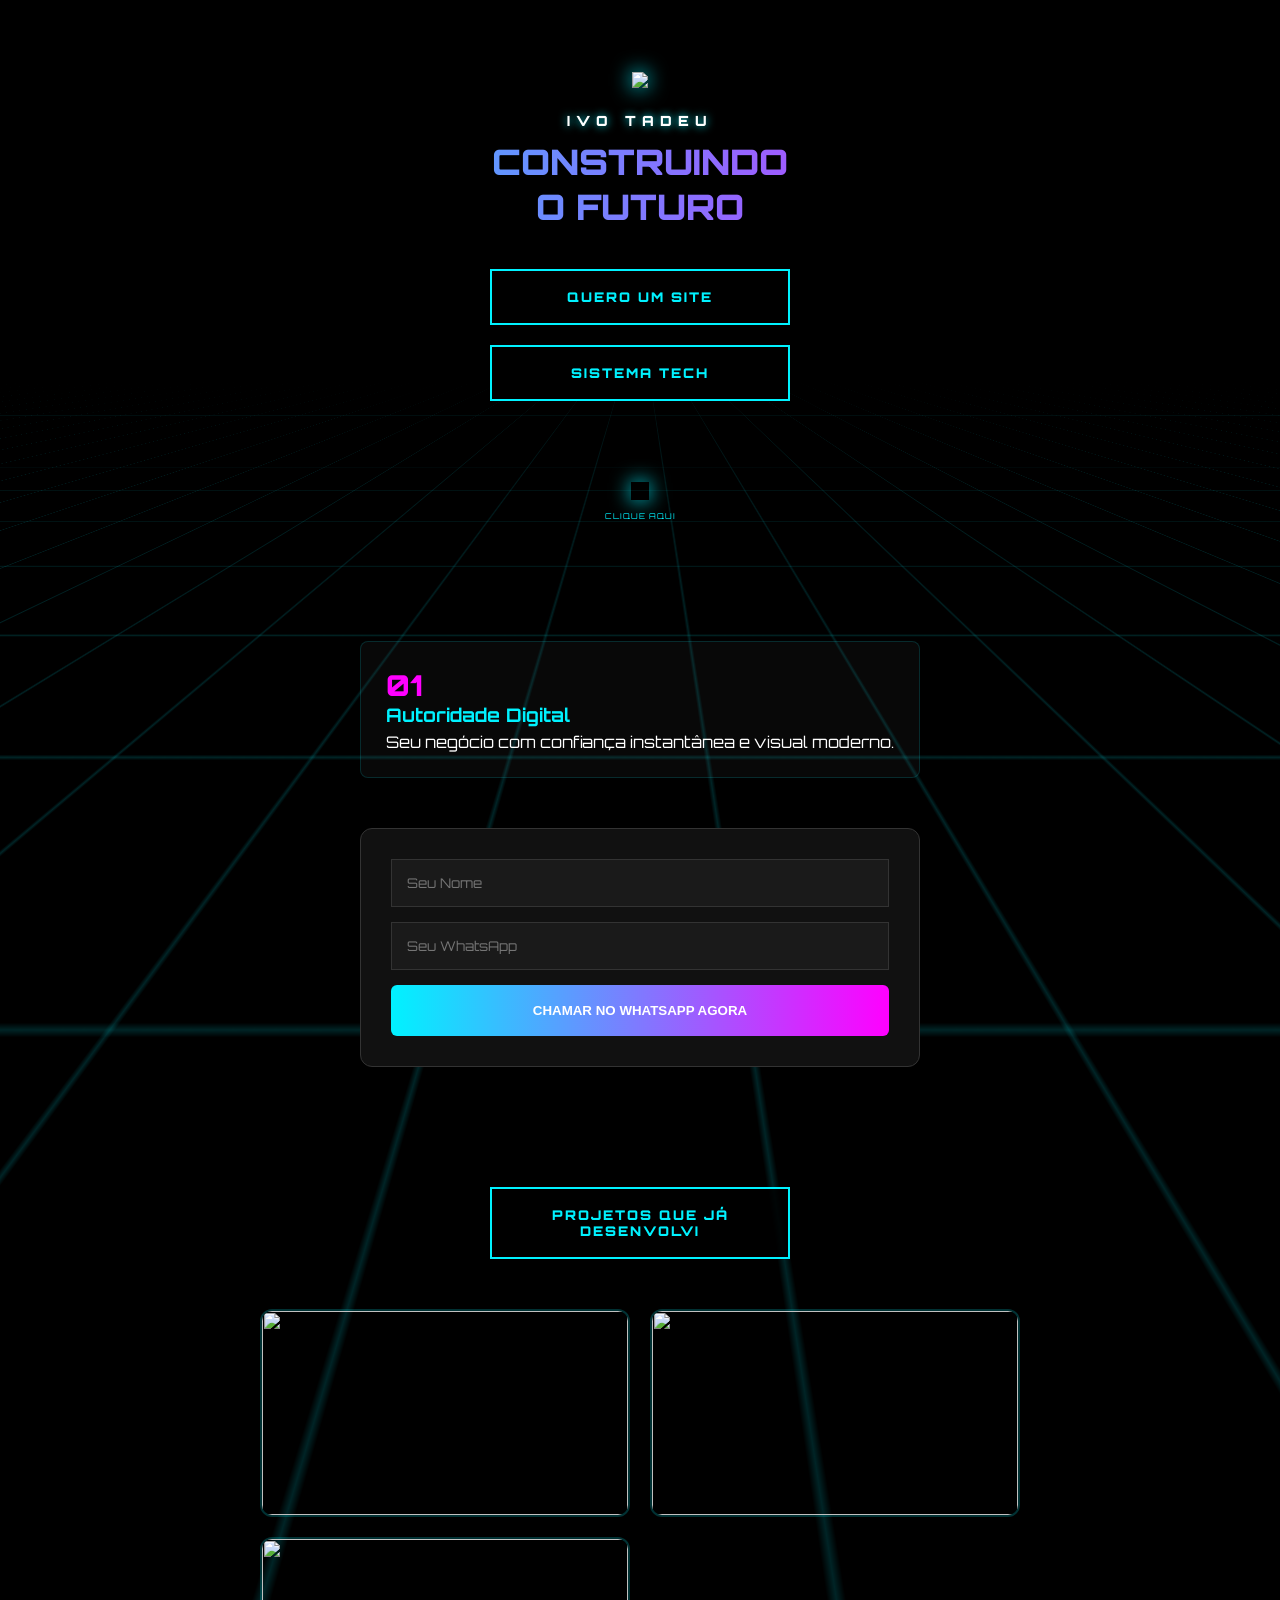
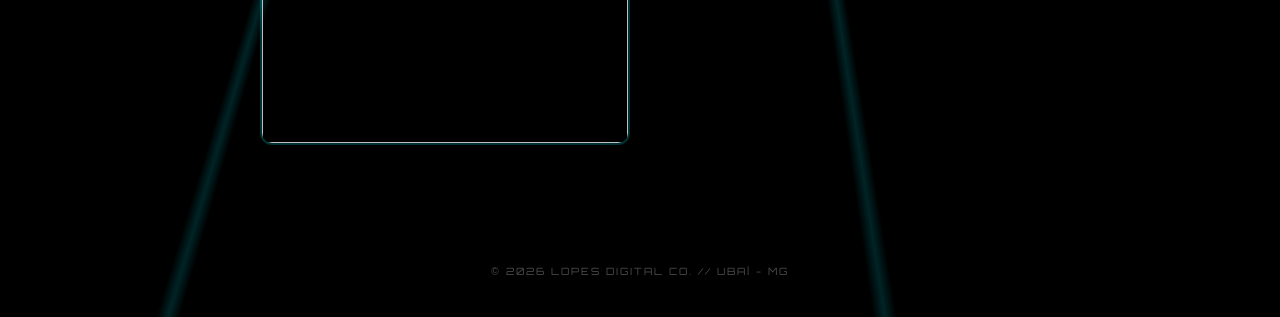
==== commit 78addd89: "Update tech.html" ====
--- a/pages/tech.html
+++ b/pages/tech.html
@@ -7,7 +7,6 @@
     <link href="https://fonts.googleapis.com/css2?family=Orbitron:wght@400;900&display=swap" rel="stylesheet">
     
     <style>
-        /* FUNDO PRETO TOTAL */
         html, body {
             background-color: #000 !important;
             margin: 0; padding: 0;
@@ -26,9 +25,9 @@
             flex-direction: column;
             align-items: center; 
             justify-content: flex-start;
-            position: relative;
-        }
-        
+        }
+        
+        /* GRADE ANIMADA */
         .grid { 
             position: fixed; 
             width: 400%; height: 200vh; 
@@ -41,13 +40,23 @@
             animation: moveGrid 15s linear infinite; 
             z-index: 1;
             mask-image: linear-gradient(to top, rgba(0,0,0,1) 30%, rgba(0,0,0,0) 80%);
-            -webkit-mask-image: linear-gradient(to top, rgba(0,0,0,1) 30%, rgba(0,0,0,0) 80%);
             pointer-events: none;
         }
 
         @keyframes moveGrid { 
             from { transform: perspective(500px) rotateX(75deg) translateY(0); } 
             to { transform: perspective(500px) rotateX(75deg) translateY(60px); } 
+        }
+
+        /* ANIMAÇÕES DE FUNDO (ÍCONES) */
+        .background-elements { position: fixed; top: 0; left: 0; width: 100%; height: 100%; pointer-events: none; z-index: 2; }
+        .b-element { position: absolute; font-size: 24px; opacity: 0; animation: floatElement 15s linear infinite; }
+
+        @keyframes floatElement {
+            0% { transform: translate(var(--sx), var(--sy)) rotate(0deg); opacity: 0; }
+            20% { opacity: 0.3; }
+            80% { opacity: 0.3; }
+            100% { transform: translate(var(--ex), var(--ey)) rotate(360deg); opacity: 0; }
         }
 
         .container { 
@@ -56,332 +65,132 @@
             text-align: center; 
             padding: 8vh 20px 60px; 
             width: 100%; 
-            min-height: 80vh; 
-            display: flex; flex-direction: column; align-items: center; justify-content: flex-start;
-        }
-        
-        .diamond-img {
-            display: block;
-            margin: 0 auto 20px;
-            width: 60px;
-            height: auto;
-            filter: drop-shadow(0 0 10px #00f2ff);
-        }
-        
-        .name { 
-            font-size: 14px; 
-            letter-spacing: 6px; 
-            color: #fff; 
-            margin-bottom: 10px; 
-            text-shadow: 0 0 8px #00f2ff; 
-            font-weight: 900;
-            text-transform: uppercase;
-        }
-        
-        h1 { 
-            font-size: 2.2rem; 
-            font-weight: 900; 
-            margin-bottom: 40px; 
-            background: linear-gradient(90deg, #00f2ff, #ff00ff);
-            -webkit-background-clip: text;
-            -webkit-text-fill-color: transparent;
-            line-height: 1.1; 
-        }
-        
-        .btn-group { display: flex; flex-direction: column; gap: 20px; align-items: center; width: 100%; position: relative; z-index: 100; }
+        }
+        
+        .diamond-img { width: 60px; height: auto; filter: drop-shadow(0 0 10px #00f2ff); margin-bottom: 20px; }
+        .name { font-size: 14px; letter-spacing: 6px; margin-bottom: 10px; text-shadow: 0 0 8px #00f2ff; font-weight: 900; text-transform: uppercase; }
+        h1 { font-size: 2.2rem; font-weight: 900; margin-bottom: 40px; background: linear-gradient(90deg, #00f2ff, #ff00ff); -webkit-background-clip: text; -webkit-text-fill-color: transparent; }
+        
+        .btn-group { display: flex; flex-direction: column; gap: 20px; align-items: center; width: 100%; }
         
         .btn { 
-            width: 85%; 
-            max-width: 300px; 
-            padding: 18px; 
-            background: rgba(0, 0, 0, 0.85); 
-            border: 2px solid #00f2ff; 
-            color: #00f2ff; 
-            font-family: 'Orbitron', sans-serif; 
-            font-weight: 900; 
-            text-transform: uppercase; 
-            letter-spacing: 2px; 
-            transition: 0.3s; 
-            cursor: pointer; 
-            position: relative;
+            width: 85%; max-width: 300px; padding: 18px; 
+            background: rgba(0, 0, 0, 0.85); border: 2px solid #00f2ff; 
+            color: #00f2ff; font-family: 'Orbitron', sans-serif; font-weight: 900; 
+            text-transform: uppercase; letter-spacing: 2px; cursor: pointer;
+            transition: 0.3s;
             animation: pulseGlow 3s infinite;
         }
         
         @keyframes pulseGlow {
-            0% { box-shadow: 0 0 5px rgba(0, 242, 255, 0.2); }
+            0%, 100% { box-shadow: 0 0 5px rgba(0, 242, 255, 0.2); }
             50% { box-shadow: 0 0 15px rgba(0, 242, 255, 0.5); border-color: #ffffff; }
-            100% { box-shadow: 0 0 5px rgba(0, 242, 255, 0.2); }
-        }
-        
-        .btn:active { background: #00f2ff; color: #000; transform: scale(0.95); }
-
+        }
+
+        .btn:active { transform: scale(0.95); background: #00f2ff; color: #000; }
+
+        /* BAÚ CORRIGIDO */
         .price-box-container {
             margin-top: 20px;
             position: relative;
-            min-height: 80px;
+            min-height: 100px;
+            width: 100%;
             display: flex;
             flex-direction: column;
             align-items: center;
             justify-content: center;
             cursor: pointer;
-            z-index: 150;
+            z-index: 100;
         }
 
         .exploding-box {
-            position: absolute;
             width: 18px; height: 18px; 
             background-image: url('d13f5683bc7fe962cdcd0bd925ac50aa.jpg'); 
             background-size: cover;
-            background-position: center;
             box-shadow: 0 0 20px #00f2ff;
             transition: 0.5s cubic-bezier(0.4, 0, 0.2, 1);
-            border-radius: 2px;
-            z-index: 1;
+            position: absolute;
         }
 
         .exploding-box.active { transform: scale(6); opacity: 0; filter: blur(4px); }
 
         .price-content {
-            opacity: 0;
-            transform: scale(0.8);
-            transition: 0.5s cubic-bezier(0.4, 0, 0.2, 1);
-            color: #00f2ff;
-            font-size: 0.80rem;
-            font-weight: 900;
-            line-height: 1.6;
-            text-transform: uppercase;
-            letter-spacing: 1.2px;
-            text-shadow: 0 0 10px rgba(0, 242, 255, 0.4);
-            text-align: center;
-            z-index: 2;
+            opacity: 0; transform: scale(0.8); transition: 0.5s;
+            color: #00f2ff; font-size: 0.80rem; font-weight: 900;
+            text-align: center; text-transform: uppercase; line-height: 1.6;
         }
 
         .price-content.show { opacity: 1; transform: scale(1); }
 
-        .click-hint {
-            font-size: 8px;
-            font-family: 'Orbitron', sans-serif;
-            color: #00f2ff;
-            margin-top: 10px;
-            letter-spacing: 1.5px;
-            animation: bounceIn 1.5s infinite alternate;
-            text-shadow: 0 0 5px #00f2ff;
-            text-transform: uppercase;
-        }
-
-        @keyframes bounceIn {
-            0% { opacity: 0.3; transform: translateY(0); }
-            100% { opacity: 1; transform: translateY(-3px); }
-        }
-
-        .section-wrapper {
-            position: relative;
-            z-index: 20;
-            width: 100%;
-            max-width: 600px;
-            padding: 60px 20px;
-            display: flex; flex-direction: column; align-items: center; gap: 60px;
-        }
-
-        .step-intro {
-            text-align: left;
-            width: 100%;
-            margin-bottom: -20px;
-        }
-        .step-intro h2 { font-size: 1.5rem; color: #fff; margin-bottom: 15px; }
-        .step-intro p { font-family: sans-serif; color: #aaa; font-size: 0.9rem; line-height: 1.6; }
-
-        .benefits-group { width: 100%; display: flex; flex-direction: column; gap: 30px; }
-        
-        .benefit-card { 
-            background: rgba(255, 255, 255, 0.03); 
-            border: 1px solid rgba(0, 242, 255, 0.15); 
-            padding: 25px; border-radius: 8px; 
-            text-align: left; position: relative;
-            display: flex; flex-direction: column; gap: 10px;
-        }
-        
-        .benefit-number { font-size: 1.8rem; font-weight: 900; color: #ff00ff; opacity: 0.8; }
-        
-        .benefit-text h3 { color: #00f2ff; text-transform: none; letter-spacing: 1px; margin-bottom: 5px; font-size: 1.1rem; }
-        .benefit-text p { font-size: 0.85rem; color: #ccc; font-family: sans-serif; line-height: 1.5; }
-
-        .impact-section { text-align: center; }
-        .impact-headline { font-size: 1.3rem; line-height: 1.3; font-weight: 900; margin-bottom: 25px; max-width: 450px; margin-left: auto; margin-right: auto; }
-        .impact-headline span { color: #00f2ff; text-shadow: 0 0 10px #00f2ff; }
-
-        .form-container { 
-            width: 90%; max-width: 380px; 
-            background: #111; border: 1px solid #333; 
-            padding: 30px; border-radius: 12px; 
-            box-shadow: 0 20px 50px rgba(0,0,0,0.5); 
-            margin-left: auto; margin-right: auto;
-            position: relative;
-        }
-
-        .input-group { text-align: left; margin-bottom: 20px; width: 100%; }
-        .input-group label { display: block; color: #aaa; font-size: 0.75rem; margin-bottom: 8px; text-transform: uppercase; letter-spacing: 1px; }
-        .input-group label span { color: #00f2ff; }
-        
-        .form-input { 
-            width: 100%; padding: 15px; 
-            background: #1a1a1a; border: 1px solid #333; 
-            color: #fff; font-family: 'Orbitron', sans-serif; font-size: 0.9rem; 
-            border-radius: 6px; transition: 0.3s;
-        }
-        .form-input:focus { outline: none; border-color: #ff00ff; background: #222; }
-
-        .btn-whatsapp { 
-            width: 100%; padding: 18px; 
-            background: linear-gradient(90deg, #00f2ff, #ff00ff);
-            border: none; color: #fff; 
-            font-family: 'Orbitron', sans-serif; font-weight: 900; text-transform: uppercase; 
-            letter-spacing: 2px; font-size: 0.85rem; border-radius: 6px; 
-            cursor: pointer; transition: 0.3s;
-        }
-
-        /* --- SEÇÃO DE PROJETOS NO FINAL --- */
-        .portfolio-final {
-            width: 100%;
-            max-width: 800px;
-            padding: 80px 20px;
-            text-align: center;
-            z-index: 20;
-            display: flex;
-            flex-direction: column;
-            align-items: center;
-            gap: 40px;
-        }
-
-        .projects-grid {
-            display: grid;
-            grid-template-columns: repeat(auto-fit, minmax(250px, 1fr));
-            gap: 20px;
-            width: 100%;
-        }
-
-        .project-item {
-            position: relative;
-            border-radius: 12px;
-            overflow: hidden;
-            border: 2px solid rgba(0, 242, 255, 0.2);
-            aspect-ratio: 16 / 9;
-            opacity: 0;
-            transform: translateY(20px);
-            transition: 0.5s;
-            cursor: pointer;
-        }
-
+        /* CONTEÚDO E FORMULÁRIO */
+        .section-wrapper { position: relative; z-index: 20; width: 100%; max-width: 600px; padding: 40px 20px; display: flex; flex-direction: column; gap: 50px; }
+        .benefit-card { background: rgba(255, 255, 255, 0.03); border: 1px solid rgba(0, 242, 255, 0.15); padding: 25px; border-radius: 8px; }
+        .benefit-number { font-size: 1.8rem; font-weight: 900; color: #ff00ff; }
+        .benefit-text h3 { color: #00f2ff; margin-bottom: 5px; }
+
+        .form-container { width: 100%; background: #111; padding: 30px; border-radius: 12px; border: 1px solid #333; }
+        .form-input { width: 100%; padding: 15px; background: #1a1a1a; border: 1px solid #333; color: #fff; margin-bottom: 15px; font-family: 'Orbitron'; }
+        .btn-whatsapp { width: 100%; padding: 18px; background: linear-gradient(90deg, #00f2ff, #ff00ff); border: none; color: #fff; font-weight: 900; text-transform: uppercase; cursor: pointer; border-radius: 6px; }
+
+        /* PROJETOS NO FINAL COM ANIMAÇÃO */
+        .portfolio-final { width: 100%; max-width: 800px; padding: 80px 20px; text-align: center; z-index: 20; }
+        .projects-grid { display: grid; grid-template-columns: repeat(auto-fit, minmax(250px, 1fr)); gap: 20px; margin-top: 30px; }
+        
+        .project-item { 
+            position: relative; border-radius: 12px; overflow: hidden; 
+            border: 2px solid rgba(0, 242, 255, 0.2); aspect-ratio: 16/9; 
+            opacity: 0; transform: translateY(30px); transition: 0.8s; cursor: pointer; 
+        }
+        
         .project-item.visible { opacity: 1; transform: translateY(0); }
-
-        .project-item img {
-            width: 100%; height: 100%;
-            object-fit: cover;
-            transition: 0.6s cubic-bezier(0.4, 0, 0.2, 1);
-        }
-
-        .project-overlay {
-            position: absolute;
-            top: 0; left: 0; width: 100%; height: 100%;
-            background: rgba(0, 0, 0, 0.7);
-            display: flex;
-            align-items: center;
-            justify-content: center;
-            opacity: 0;
-            transition: 0.4s;
-        }
-
-        .project-overlay span {
-            border: 1px solid #00f2ff;
-            color: #00f2ff;
-            padding: 12px 20px;
-            font-size: 0.7rem;
-            text-transform: uppercase;
-            font-weight: 900;
-            letter-spacing: 2px;
-            box-shadow: 0 0 15px rgba(0, 242, 255, 0.5);
-        }
-
-        /* HOVER/TOUCH */
-        .project-item:hover img, .project-item:active img { transform: scale(1.15); }
-        .project-item:hover .project-overlay, .project-item:active .project-overlay { opacity: 1; }
-        
-        footer {
-            position: relative;
-            z-index: 30;
-            width: 100%;
-            text-align: center;
-            font-size: 9px;
-            color: rgba(255,255,255,0.4);
-            letter-spacing: 2px;
-            padding: 30px 0;
-            margin-top: auto;
-        }
-
-        .background-elements { position: fixed; top: 0; left: 0; width: 100%; height: 100%; pointer-events: none; z-index: 2; }
-        .b-element { position: absolute; font-size: 24px; opacity: 0; animation: floatElement 15s linear infinite; }
-
-        @keyframes floatElement {
-            0% { transform: translate(var(--sx), var(--sy)) rotate(0deg); opacity: 0; }
-            20% { opacity: 0.3; }
-            80% { opacity: 0.3; }
-            100% { transform: translate(var(--ex), var(--ey)) rotate(360deg); opacity: 0; }
-        }
-
-        #transition-overlay {
-            position: fixed; top: 0; left: 0; width: 100%; height: 100%;
-            background: #000; z-index: 9999; opacity: 0; pointer-events: none; transition: opacity 0.5s;
-        }
+        .project-item img { width: 100%; height: 100%; object-fit: cover; transition: 0.6s; }
+        .project-overlay { position: absolute; top: 0; left: 0; width: 100%; height: 100%; background: rgba(0, 0, 0, 0.7); display: flex; align-items: center; justify-content: center; opacity: 0; transition: 0.4s; }
+        .project-overlay span { border: 1px solid #00f2ff; color: #00f2ff; padding: 10px 15px; font-size: 0.7rem; font-weight: 900; box-shadow: 0 0 10px #00f2ff; }
+        
+        .project-item:hover img { transform: scale(1.15); }
+        .project-item:hover .project-overlay { opacity: 1; }
+
+        footer { padding: 40px 0; color: rgba(255,255,255,0.3); font-size: 10px; text-align: center; letter-spacing: 2px; }
+
+        #transition-overlay { position: fixed; top: 0; left: 0; width: 100%; height: 100%; background: #000; z-index: 9999; opacity: 0; pointer-events: none; transition: 0.5s; }
     </style>
 </head>
-<body oncontextmenu="return false;">
+<body>
     <div class="grid"></div>
     <div id="transition-overlay"></div>
     <div class="background-elements" id="bg-elements"></div>
 
     <div class="container">
-        <img src="https://i.imgur.com/kS5qJm9.png" alt="Diamante Real" class="diamond-img">
+        <img src="https://i.imgur.com/kS5qJm9.png" class="diamond-img">
         <p class="name">Ivo Tadeu</p>
         <h1>CONSTRUINDO <br> O FUTURO</h1>
+        
         <div class="btn-group">
-            <a href="#form-section" style="text-decoration:none; width:100%; display:flex; justify-content:center;">
-                <button class="btn">Quero um Site</button>
-            </a>
+            <button class="btn" onclick="document.getElementById('form-section').scrollIntoView({behavior: 'smooth'})">Quero um Site</button>
             <button class="btn" onclick="navegar('tech')">Sistema Tech</button>
             
-            <div class="price-box-container" id="bau-click" onclick="togglePrice()">
+            <div class="price-box-container" onclick="togglePrice()">
                 <div class="exploding-box" id="box-element"></div>
                 <div class="price-content" id="price-txt">
                     💻 Sites a partir de R$ 150 <br>
-                    📈 Projetos personalizados conforme sua necessidade
+                    📈 Projetos personalizados
                 </div>
-                <div class="click-hint" id="hint-txt">clique aqui</div>
+                <div style="font-size: 8px; color: #00f2ff; margin-top: 10px; letter-spacing: 1px;" id="hint-txt">CLIQUE AQUI</div>
             </div>
         </div>
     </div>
 
     <div class="section-wrapper">
-        <div class="step-intro">
-            <h2>Seu negócio está perdendo clientes por não ter um site?</h2>
-            <p>Hoje em dia, a maioria das pessoas pesquisa antes de comprar. Sem um site profissional, seu negócio perde credibilidade e oportunidades todos os dias.</p>
-        </div>
-        <div class="benefits-group">
-            <div class="benefit-card">
-                <div class="benefit-number">01</div>
-                <div class="benefit-text"><h3>Autoridade Digital</h3><p>Um site profissional passa confiança instantânea e coloca você à frente da concorrência local.</p></div>
-            </div>
-            <div class="benefit-card">
-                <div class="benefit-number">02</div>
-                <div class="benefit-text"><h3>Visibilidade 24h</h3><p>Seu negócio aberto para o mundo o tempo todo.</p></div>
-            </div>
+        <div class="benefit-card">
+            <div class="benefit-number">01</div>
+            <div class="benefit-text"><h3>Autoridade Digital</h3><p>Seu negócio com confiança instantânea e visual moderno.</p></div>
         </div>
 
         <div class="impact-section" id="form-section">
-            <h2 class="impact-headline">Cada dia com um site ruim é dinheiro que você deixa na mesa. <span>Até quando?</span></h2>
             <div class="form-container">
                 <form onsubmit="chamarWhatsapp(event)">
-                    <div class="input-group"><label>Seu Nome <span>*</span></label><input type="text" id="nome_lead" class="form-input" placeholder="João Silva" required></div>
-                    <div class="input-group"><label>WhatsApp <span>*</span></label><input type="tel" id="whatsapp_lead" class="form-input" placeholder="(38) 99999-9999" required></div>
+                    <input type="text" id="nome_lead" class="form-input" placeholder="Seu Nome" required>
+                    <input type="tel" id="whatsapp_lead" class="form-input" placeholder="Seu WhatsApp" required>
                     <button type="submit" class="btn-whatsapp">Chamar no WhatsApp agora</button>
                 </form>
             </div>
@@ -389,19 +198,18 @@
     </div>
 
     <div class="portfolio-final">
-        <button class="btn" style="animation: none; margin-bottom: 20px;">Projetos que já desenvolvi</button>
-        
+        <button class="btn" style="margin-bottom: 20px; cursor: default; animation: none;">Projetos que já desenvolvi</button>
         <div class="projects-grid">
             <div class="project-item">
-                <img src="89ad273cfcabdeba8901292427310d93.jpg" alt="Projeto">
+                <img src="89ad273cfcabdeba8901292427310d93.jpg">
                 <div class="project-overlay"><span>Ver Detalhes</span></div>
             </div>
             <div class="project-item">
-                <img src="IMG_20260419_234142.jpg" alt="Projeto">
+                <img src="IMG_20260419_234142.jpg">
                 <div class="project-overlay"><span>Ver Detalhes</span></div>
             </div>
             <div class="project-item">
-                <img src="c2ebb795411eab761d324593fbcae3d3.jpg" alt="Projeto">
+                <img src="c2ebb795411eab761d324593fbcae3d3.jpg">
                 <div class="project-overlay"><span>Ver Detalhes</span></div>
             </div>
         </div>
@@ -410,51 +218,40 @@
     <footer>&copy; 2026 LOPES DIGITAL CO. // UBAÍ - MG</footer>
 
     <script>
+        // FUNÇÃO DO BAÚ
         function togglePrice() {
             const box = document.getElementById('box-element');
             const txt = document.getElementById('price-txt');
             const hint = document.getElementById('hint-txt');
             if (txt.classList.contains('show')) {
-                txt.classList.remove('show'); box.classList.remove('active'); hint.innerText = "clique aqui";
+                txt.classList.remove('show'); box.classList.remove('active'); hint.innerText = "CLIQUE AQUI";
             } else {
-                txt.classList.add('show'); box.classList.add('active'); hint.innerText = "fechar";
+                txt.classList.add('show'); box.classList.add('active'); hint.innerText = "FECHAR";
             }
         }
 
-        window.addEventListener('DOMContentLoaded', () => {
-            // Animação dos projetos ao rolar
-            const observer = new IntersectionObserver((entries) => {
-                entries.forEach(entry => {
-                    if(entry.isIntersecting) entry.target.classList.add('visible');
-                });
-            }, { threshold: 0.1 });
-            document.querySelectorAll('.project-item').forEach(el => observer.observe(el));
-
-            // Auto-open do baú
-            setTimeout(() => {
-                const txt = document.getElementById('price-txt');
-                if (!txt.classList.contains('show')) togglePrice();
-            }, 2000); 
-        });
-
+        // NAVEGAÇÃO COM TRANSIÇÃO
         function navegar(destino) {
             const overlay = document.getElementById('transition-overlay');
-            overlay.style.opacity = '1'; overlay.style.pointerEvents = 'all';
-            setTimeout(() => { 
-                window.location.href = (destino === 'tech') ? "pages/tech.html" : "#"; 
+            overlay.style.opacity = '1';
+            overlay.style.pointerEvents = 'all';
+            setTimeout(() => {
+                if(destino === 'tech') window.location.href = "pages/tech.html";
             }, 500);
         }
 
-        async function chamarWhatsapp(event) {
+        // WHATSAPP
+        function chamarWhatsapp(event) {
             event.preventDefault();
             const nome = document.getElementById('nome_lead').value;
             window.open(`https://wa.me/5538997404945?text=Olá, meu nome é ${nome} e quero um orçamento!`, '_blank');
         }
 
-        const icons = ['🏎️', '🚀', '⚡', '💻'];
-        const container = document.getElementById('bg-elements');
+        // ELEMENTOS VOANDO (ANIMAÇÕES RECUPERADAS)
+        const icons = ['🏎️', '🚀', '⚡', '💻', '👾'];
+        const bgContainer = document.getElementById('bg-elements');
         function createElements() {
-            container.innerHTML = '';
+            bgContainer.innerHTML = '';
             for (let i = 0; i < 15; i++) {
                 const el = document.createElement('div');
                 el.className = 'b-element';
@@ -465,14 +262,25 @@
                 el.style.setProperty('--ey', Math.random() * 100 + 'vh');
                 el.style.animationDelay = Math.random() * 15 + 's';
                 el.style.left = "0"; el.style.top = "0";
-                container.appendChild(el);
+                bgContainer.appendChild(el);
             }
         }
-        createElements();
-        window.onpageshow = () => {
-            const overlay = document.getElementById('transition-overlay');
-            if(overlay) { overlay.style.opacity = '0'; overlay.style.pointerEvents = 'none'; }
-        };
+
+        // OBSERVAR ROLAGEM PARA ANIMAR PROJETOS
+        window.addEventListener('DOMContentLoaded', () => {
+            createElements();
+            const observer = new IntersectionObserver((entries) => {
+                entries.forEach(entry => {
+                    if(entry.isIntersecting) entry.target.classList.add('visible');
+                });
+            }, { threshold: 0.1 });
+            document.querySelectorAll('.project-item').forEach(el => observer.observe(el));
+
+            // Auto-abrir baú em 2s
+            setTimeout(() => {
+                if (!document.getElementById('price-txt').classList.contains('show')) togglePrice();
+            }, 2000);
+        });
     </script>
 </body>
 </html>
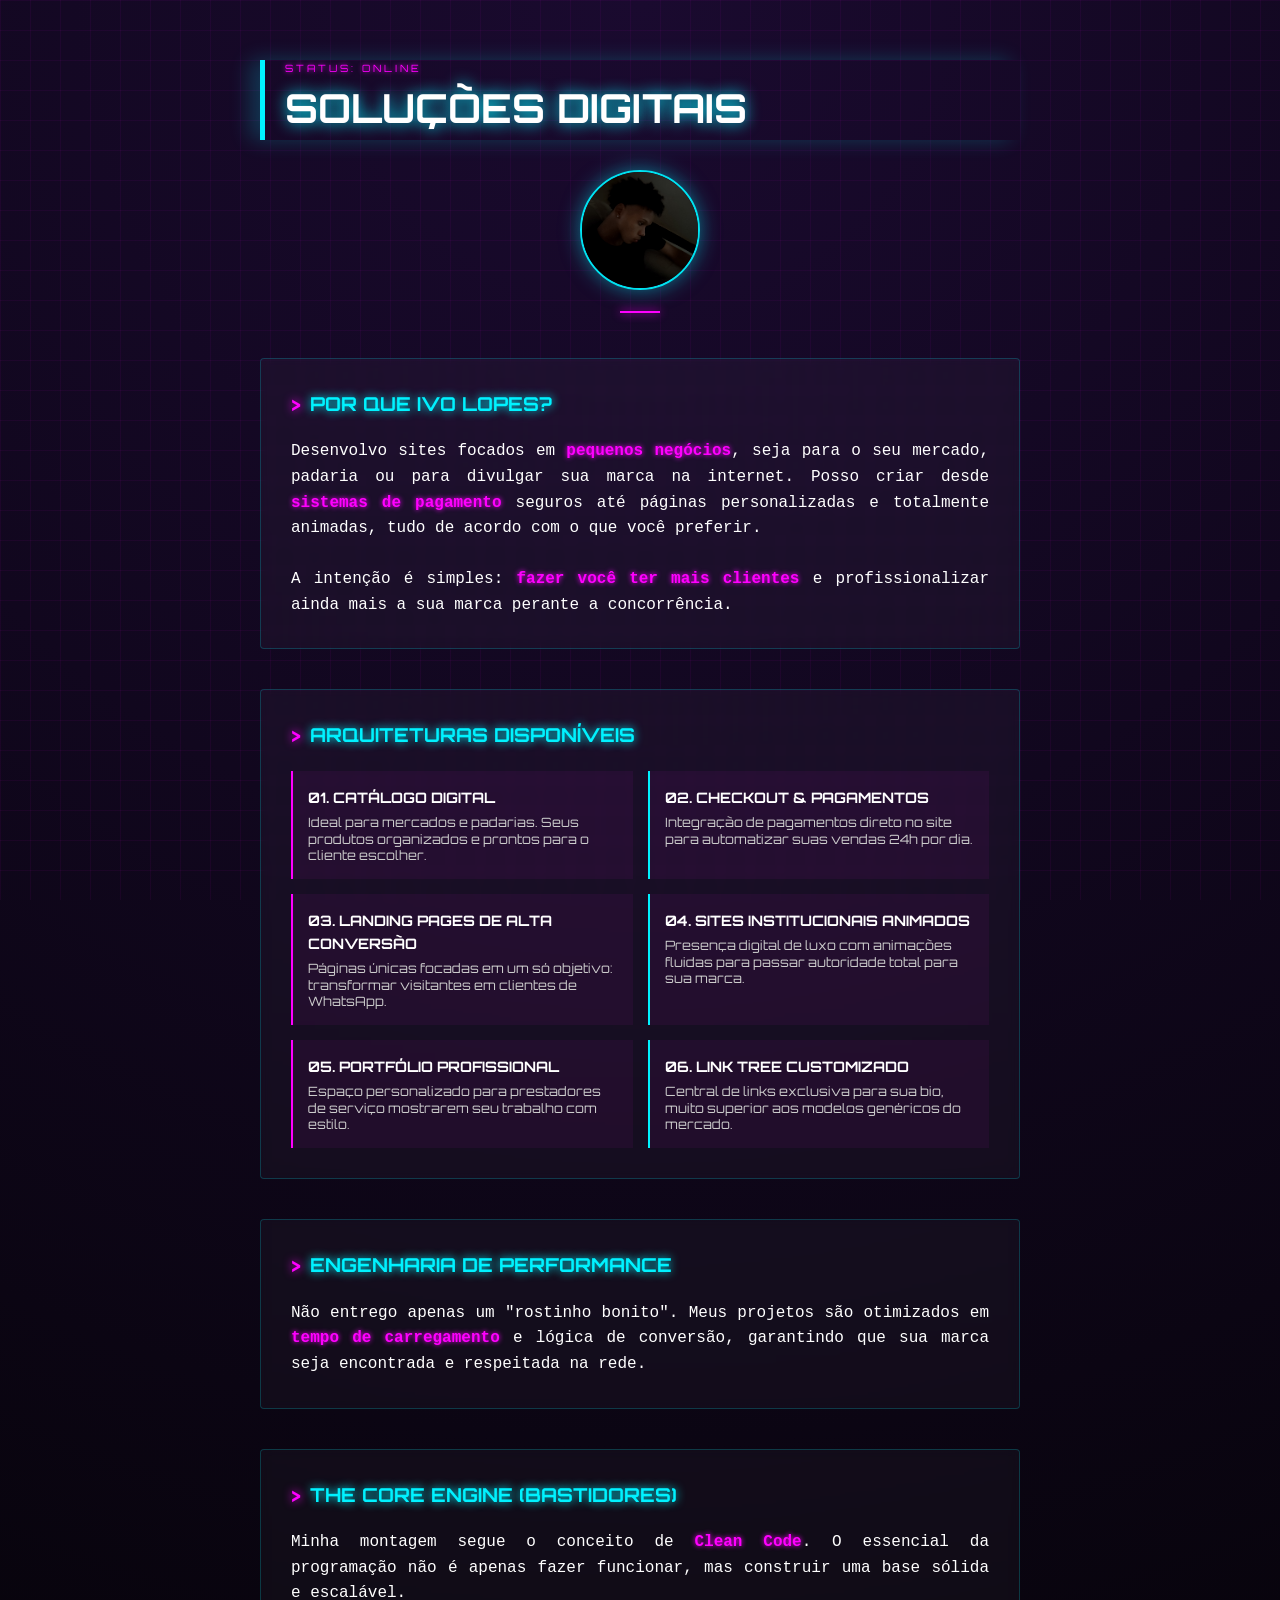
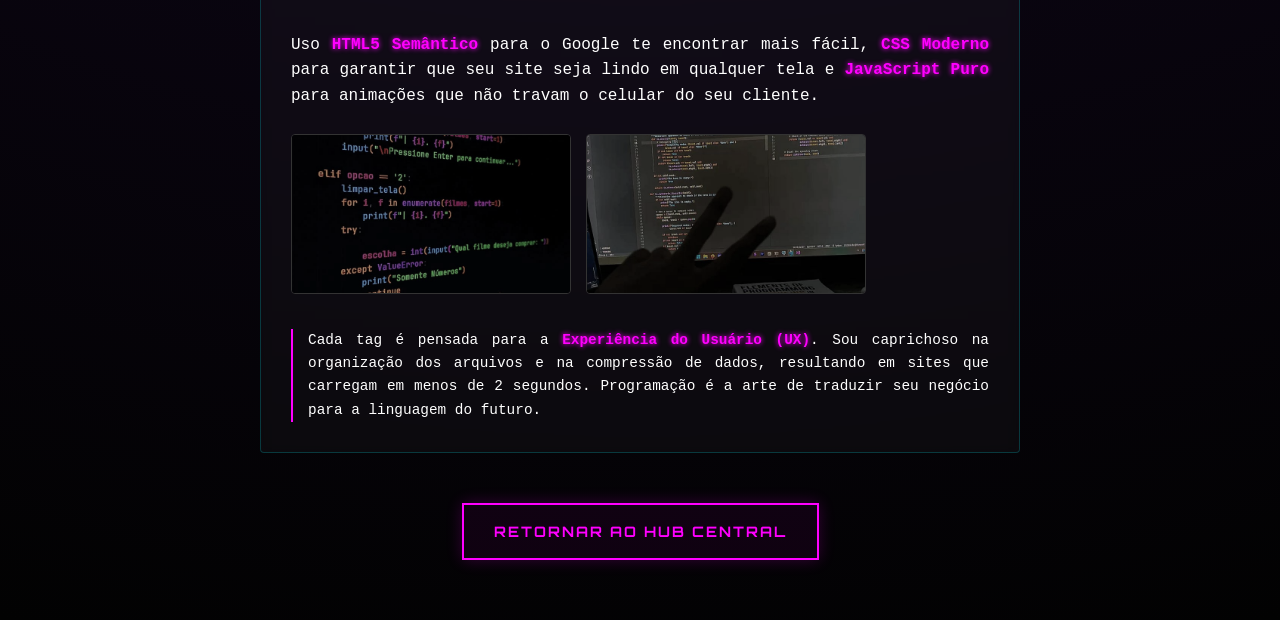
==== commit 2d03e5a3: "Update tech.html" ====
--- a/pages/tech.html
+++ b/pages/tech.html
@@ -3,284 +3,217 @@
 <head>
     <meta charset="UTF-8">
     <meta name="viewport" content="width=device-width, initial-scale=1.0, maximum-scale=1.0, user-scalable=no">
-    <title>Lopes Digital Co. | Tech Vision</title>
+    <title>Deep Tech | Lopes</title>
     <link href="https://fonts.googleapis.com/css2?family=Orbitron:wght@400;900&display=swap" rel="stylesheet">
-    
     <style>
-        html, body {
-            background-color: #000 !important;
-            margin: 0; padding: 0;
-            width: 100vw;
+        * { margin: 0; padding: 0; box-sizing: border-box; }
+        
+        body { 
+            background: radial-gradient(circle at top, #1a0a2f 0%, #020202 100%);
+            color: #fff; 
+            font-family: 'Orbitron', sans-serif; 
+            overflow-x: hidden; 
+            line-height: 1.6; 
             min-height: 100vh;
-            overflow-x: hidden;
-            scroll-behavior: smooth;
-        }
-
-        * { margin: 0; padding: 0; box-sizing: border-box; user-select: none; -webkit-tap-highlight-color: transparent; }
-        
-        body { 
-            color: #ffffff; 
-            font-family: 'Orbitron', sans-serif; 
-            display: flex; 
-            flex-direction: column;
-            align-items: center; 
-            justify-content: flex-start;
-        }
-        
-        /* GRADE ANIMADA */
-        .grid { 
+        }
+        
+        .bg-grid { 
             position: fixed; 
-            width: 400%; height: 200vh; 
-            background-image: 
-                linear-gradient(rgba(0, 242, 255, 0.15) 1px, transparent 1px), 
-                linear-gradient(90deg, rgba(0, 242, 255, 0.15) 1px, transparent 1px); 
-            background-size: 60px 60px; 
-            transform: perspective(500px) rotateX(75deg); 
-            top: -50%; 
-            animation: moveGrid 15s linear infinite; 
-            z-index: 1;
-            mask-image: linear-gradient(to top, rgba(0,0,0,1) 30%, rgba(0,0,0,0) 80%);
-            pointer-events: none;
-        }
-
-        @keyframes moveGrid { 
-            from { transform: perspective(500px) rotateX(75deg) translateY(0); } 
-            to { transform: perspective(500px) rotateX(75deg) translateY(60px); } 
-        }
-
-        /* ANIMAÇÕES DE FUNDO (ÍCONES) */
-        .background-elements { position: fixed; top: 0; left: 0; width: 100%; height: 100%; pointer-events: none; z-index: 2; }
-        .b-element { position: absolute; font-size: 24px; opacity: 0; animation: floatElement 15s linear infinite; }
-
-        @keyframes floatElement {
-            0% { transform: translate(var(--sx), var(--sy)) rotate(0deg); opacity: 0; }
-            20% { opacity: 0.3; }
-            80% { opacity: 0.3; }
-            100% { transform: translate(var(--ex), var(--ey)) rotate(360deg); opacity: 0; }
-        }
-
-        .container { 
-            position: relative; 
-            z-index: 10; 
-            text-align: center; 
-            padding: 8vh 20px 60px; 
-            width: 100%; 
-        }
-        
-        .diamond-img { width: 60px; height: auto; filter: drop-shadow(0 0 10px #00f2ff); margin-bottom: 20px; }
-        .name { font-size: 14px; letter-spacing: 6px; margin-bottom: 10px; text-shadow: 0 0 8px #00f2ff; font-weight: 900; text-transform: uppercase; }
-        h1 { font-size: 2.2rem; font-weight: 900; margin-bottom: 40px; background: linear-gradient(90deg, #00f2ff, #ff00ff); -webkit-background-clip: text; -webkit-text-fill-color: transparent; }
-        
-        .btn-group { display: flex; flex-direction: column; gap: 20px; align-items: center; width: 100%; }
-        
-        .btn { 
-            width: 85%; max-width: 300px; padding: 18px; 
-            background: rgba(0, 0, 0, 0.85); border: 2px solid #00f2ff; 
-            color: #00f2ff; font-family: 'Orbitron', sans-serif; font-weight: 900; 
-            text-transform: uppercase; letter-spacing: 2px; cursor: pointer;
+            top: 0; width: 100%; height: 100%; 
+            background: 
+                linear-gradient(rgba(255,0,255,0.05) 1px, transparent 1px), 
+                linear-gradient(90deg, rgba(255,0,255,0.05) 1px, transparent 1px); 
+            background-size: 30px 30px; 
+            z-index: -1; 
+        }
+        
+        .wrapper { max-width: 800px; margin: 0 auto; padding: 60px 20px; position: relative; z-index: 1; }
+        
+        .header-tech { border-left: 5px solid #00f2ff; padding-left: 20px; margin-bottom: 30px; box-shadow: -10px 0 20px rgba(0, 242, 255, 0.2); }
+        .header-tech h1 { font-size: 2.5rem; text-transform: uppercase; color: #fff; text-shadow: 0 0 15px #00f2ff; }
+        
+        /* Estilo para sua foto pessoal */
+        .profile-area { text-align: center; margin-bottom: 60px; position: relative; }
+        .profile-img { 
+            width: 120px; 
+            height: 120px; 
+            border-radius: 50%; 
+            border: 2px solid #00f2ff; 
+            object-fit: cover; 
+            box-shadow: 0 0 20px rgba(0, 242, 255, 0.5);
+            /* Filtro sutil para combinar com o tema escuro/neon */
+            filter: brightness(0.9) contrast(1.1); 
+        }
+        .profile-area::after {
+            content: '';
+            position: absolute;
+            bottom: -15px;
+            left: 50%;
+            transform: translateX(-50%);
+            width: 40px;
+            height: 2px;
+            background: #ff00ff;
+            box-shadow: 0 0 10px #ff00ff;
+        }
+
+        .section-card { 
+            background: rgba(255,255,255,0.03); 
+            border: 1px solid rgba(0,242,255,0.2); 
+            padding: 30px; 
+            margin-bottom: 40px; 
+            border-radius: 4px; 
+            backdrop-filter: blur(5px); 
             transition: 0.3s;
-            animation: pulseGlow 3s infinite;
-        }
-        
-        @keyframes pulseGlow {
-            0%, 100% { box-shadow: 0 0 5px rgba(0, 242, 255, 0.2); }
-            50% { box-shadow: 0 0 15px rgba(0, 242, 255, 0.5); border-color: #ffffff; }
-        }
-
-        .btn:active { transform: scale(0.95); background: #00f2ff; color: #000; }
-
-        /* BAÚ CORRIGIDO */
-        .price-box-container {
-            margin-top: 20px;
-            position: relative;
-            min-height: 100px;
-            width: 100%;
-            display: flex;
-            flex-direction: column;
-            align-items: center;
-            justify-content: center;
+        }
+        
+        .section-card:hover {
+            border-color: #ff00ff;
+            box-shadow: 0 0 30px rgba(255, 0, 255, 0.2);
+            background: rgba(255,255,255,0.05);
+        }
+
+        .section-card h2 { color: #00f2ff; font-size: 1.2rem; margin-bottom: 20px; text-transform: uppercase; display: flex; align-items: center; text-shadow: 0 0 10px #00f2ff; }
+        .section-card h2::before { content: ">"; margin-right: 10px; color: #ff00ff; text-shadow: 0 0 10px #ff00ff; }
+        
+        .tech-text { font-family: 'Courier New', Courier, monospace; color: #fff; font-size: 1rem; text-align: justify; }
+        
+        .highlight { color: #ff00ff; font-weight: bold; text-shadow: 0 0 5px #ff00ff; }
+
+        .site-models { display: grid; grid-template-columns: 1fr; gap: 15px; margin-top: 20px; }
+        @media (min-width: 600px) { .site-models { grid-template-columns: 1fr 1fr; } }
+        
+        .model { padding: 15px; border-left: 2px solid #ff00ff; background: rgba(255,0,255,0.05); transition: 0.3s; }
+        .model:hover { background: rgba(255,0,255,0.15); transform: translateX(5px); }
+        .model strong { color: #fff; display: block; margin-bottom: 5px; text-transform: uppercase; font-size: 0.9rem; }
+        .model p { font-size: 0.8rem; color: #ccc; line-height: 1.3; }
+
+        .code-showcase { display: flex; gap: 15px; margin: 25px 0; overflow-x: auto; padding-bottom: 10px; scrollbar-width: thin; }
+        .code-img { width: 280px; height: 160px; object-fit: cover; border: 1px solid #333; border-radius: 4px; flex-shrink: 0; filter: grayscale(0.5); transition: 0.3s; }
+        .code-img:hover { filter: grayscale(0); border-color: #00f2ff; box-shadow: 0 0 15px rgba(0, 242, 255, 0.3); }
+
+        .footer-nav { text-align: center; margin-top: 50px; }
+        
+        .btn-back { 
+            display: inline-block;
+            color: #ff00ff; 
+            text-decoration: none; 
+            border: 2px solid #ff00ff; 
+            padding: 15px 30px; 
+            font-size: 0.9rem; 
+            font-weight: bold;
+            text-transform: uppercase;
+            letter-spacing: 2px;
+            transition: 0.3s; 
+            background: rgba(255, 0, 255, 0.05);
+            box-shadow: 0 0 15px rgba(255, 0, 255, 0.2);
             cursor: pointer;
-            z-index: 100;
-        }
-
-        .exploding-box {
-            width: 18px; height: 18px; 
-            background-image: url('d13f5683bc7fe962cdcd0bd925ac50aa.jpg'); 
-            background-size: cover;
-            box-shadow: 0 0 20px #00f2ff;
-            transition: 0.5s cubic-bezier(0.4, 0, 0.2, 1);
-            position: absolute;
-        }
-
-        .exploding-box.active { transform: scale(6); opacity: 0; filter: blur(4px); }
-
-        .price-content {
-            opacity: 0; transform: scale(0.8); transition: 0.5s;
-            color: #00f2ff; font-size: 0.80rem; font-weight: 900;
-            text-align: center; text-transform: uppercase; line-height: 1.6;
-        }
-
-        .price-content.show { opacity: 1; transform: scale(1); }
-
-        /* CONTEÚDO E FORMULÁRIO */
-        .section-wrapper { position: relative; z-index: 20; width: 100%; max-width: 600px; padding: 40px 20px; display: flex; flex-direction: column; gap: 50px; }
-        .benefit-card { background: rgba(255, 255, 255, 0.03); border: 1px solid rgba(0, 242, 255, 0.15); padding: 25px; border-radius: 8px; }
-        .benefit-number { font-size: 1.8rem; font-weight: 900; color: #ff00ff; }
-        .benefit-text h3 { color: #00f2ff; margin-bottom: 5px; }
-
-        .form-container { width: 100%; background: #111; padding: 30px; border-radius: 12px; border: 1px solid #333; }
-        .form-input { width: 100%; padding: 15px; background: #1a1a1a; border: 1px solid #333; color: #fff; margin-bottom: 15px; font-family: 'Orbitron'; }
-        .btn-whatsapp { width: 100%; padding: 18px; background: linear-gradient(90deg, #00f2ff, #ff00ff); border: none; color: #fff; font-weight: 900; text-transform: uppercase; cursor: pointer; border-radius: 6px; }
-
-        /* PROJETOS NO FINAL COM ANIMAÇÃO */
-        .portfolio-final { width: 100%; max-width: 800px; padding: 80px 20px; text-align: center; z-index: 20; }
-        .projects-grid { display: grid; grid-template-columns: repeat(auto-fit, minmax(250px, 1fr)); gap: 20px; margin-top: 30px; }
-        
-        .project-item { 
-            position: relative; border-radius: 12px; overflow: hidden; 
-            border: 2px solid rgba(0, 242, 255, 0.2); aspect-ratio: 16/9; 
-            opacity: 0; transform: translateY(30px); transition: 0.8s; cursor: pointer; 
-        }
-        
-        .project-item.visible { opacity: 1; transform: translateY(0); }
-        .project-item img { width: 100%; height: 100%; object-fit: cover; transition: 0.6s; }
-        .project-overlay { position: absolute; top: 0; left: 0; width: 100%; height: 100%; background: rgba(0, 0, 0, 0.7); display: flex; align-items: center; justify-content: center; opacity: 0; transition: 0.4s; }
-        .project-overlay span { border: 1px solid #00f2ff; color: #00f2ff; padding: 10px 15px; font-size: 0.7rem; font-weight: 900; box-shadow: 0 0 10px #00f2ff; }
-        
-        .project-item:hover img { transform: scale(1.15); }
-        .project-item:hover .project-overlay { opacity: 1; }
-
-        footer { padding: 40px 0; color: rgba(255,255,255,0.3); font-size: 10px; text-align: center; letter-spacing: 2px; }
-
-        #transition-overlay { position: fixed; top: 0; left: 0; width: 100%; height: 100%; background: #000; z-index: 9999; opacity: 0; pointer-events: none; transition: 0.5s; }
+        }
+        .btn-back:hover { background: #ff00ff; color: #000; box-shadow: 0 0 40px #ff00ff; }
+
+        #transition-overlay {
+            position: fixed; top: 0; left: 0; width: 100%; height: 100%;
+            background: #000; z-index: 9999; opacity: 0; pointer-events: none; transition: opacity 0.5s;
+        }
     </style>
 </head>
 <body>
-    <div class="grid"></div>
+    <div class="bg-grid"></div>
     <div id="transition-overlay"></div>
-    <div class="background-elements" id="bg-elements"></div>
-
-    <div class="container">
-        <img src="https://i.imgur.com/kS5qJm9.png" class="diamond-img">
-        <p class="name">Ivo Tadeu</p>
-        <h1>CONSTRUINDO <br> O FUTURO</h1>
-        
-        <div class="btn-group">
-            <button class="btn" onclick="document.getElementById('form-section').scrollIntoView({behavior: 'smooth'})">Quero um Site</button>
-            <button class="btn" onclick="navegar('tech')">Sistema Tech</button>
-            
-            <div class="price-box-container" onclick="togglePrice()">
-                <div class="exploding-box" id="box-element"></div>
-                <div class="price-content" id="price-txt">
-                    💻 Sites a partir de R$ 150 <br>
-                    📈 Projetos personalizados
-                </div>
-                <div style="font-size: 8px; color: #00f2ff; margin-top: 10px; letter-spacing: 1px;" id="hint-txt">CLIQUE AQUI</div>
-            </div>
-        </div>
+
+    <div class="wrapper">
+        <header class="header-tech">
+            <p style="font-size: 10px; color: #ff00ff; letter-spacing: 3px; text-shadow: 0 0 5px #ff00ff;">STATUS: ONLINE</p>
+            <h1>Soluções Digitais</h1>
+        </header>
+
+        <div class="profile-area">
+            <img src="IMG_20250207_003738.jpg" alt="Ivo Lopes" class="profile-img">
+        </div>
+
+        <div class="section-card">
+            <h2>Por que Ivo Lopes?</h2>
+            <div class="tech-text">
+                Desenvolvo sites focados em <span class="highlight">pequenos negócios</span>, seja para o seu mercado, padaria ou para divulgar sua marca na internet. Posso criar desde <span class="highlight">sistemas de pagamento</span> seguros até páginas personalizadas e totalmente animadas, tudo de acordo com o que você preferir. 
+                <br><br>
+                A intenção é simples: <span class="highlight">fazer você ter mais clientes</span> e profissionalizar ainda mais a sua marca perante a concorrência.
+            </div>
+        </div>
+
+        <div class="section-card">
+            <h2>Arquiteturas Disponíveis</h2>
+            <div class="site-models">
+                <div class="model">
+                    <strong>01. Catálogo Digital</strong>
+                    <p>Ideal para mercados e padarias. Seus produtos organizados e prontos para o cliente escolher.</p>
+                </div>
+                <div class="model" style="border-color: #00f2ff;">
+                    <strong>02. Checkout & Pagamentos</strong>
+                    <p>Integração de pagamentos direto no site para automatizar suas vendas 24h por dia.</p>
+                </div>
+                <div class="model">
+                    <strong>03. Landing Pages de Alta Conversão</strong>
+                    <p>Páginas únicas focadas em um só objetivo: transformar visitantes em clientes de WhatsApp.</p>
+                </div>
+                <div class="model" style="border-color: #00f2ff;">
+                    <strong>04. Sites Institucionais Animados</strong>
+                    <p>Presença digital de luxo com animações fluidas para passar autoridade total para sua marca.</p>
+                </div>
+                <div class="model">
+                    <strong>05. Portfólio Profissional</strong>
+                    <p>Espaço personalizado para prestadores de serviço mostrarem seu trabalho com estilo.</p>
+                </div>
+                <div class="model" style="border-color: #00f2ff;">
+                    <strong>06. Link Tree Customizado</strong>
+                    <p>Central de links exclusiva para sua bio, muito superior aos modelos genéricos do mercado.</p>
+                </div>
+            </div>
+        </div>
+
+        <div class="section-card">
+            <h2>Engenharia de Performance</h2>
+            <div class="tech-text">
+                Não entrego apenas um "rostinho bonito". Meus projetos são otimizados em <span class="highlight">tempo de carregamento</span> e lógica de conversão, garantindo que sua marca seja encontrada e respeitada na rede.
+            </div>
+        </div>
+
+        <div class="section-card">
+            <h2>The Core Engine (Bastidores)</h2>
+            <div class="tech-text">
+                Minha montagem segue o conceito de <span class="highlight">Clean Code</span>. O essencial da programação não é apenas fazer funcionar, mas construir uma base sólida e escalável.
+                <br><br>
+                Uso <span class="highlight">HTML5 Semântico</span> para o Google te encontrar mais fácil, <span class="highlight">CSS Moderno</span> para garantir que seu site seja lindo em qualquer tela e <span class="highlight">JavaScript Puro</span> para animações que não travam o celular do seu cliente.
+            </div>
+
+            <div class="code-showcase">
+                <img src="60c9a9f93313d3bbd6f624a8214df406.jpg" class="code-img" alt="Notebook Setup">
+                <img src="59ee4047d303d7ccf7d9cd16fc3d864c.jpg" class="code-img" alt="Development Code">
+            </div>
+
+            <div class="tech-text" style="font-size: 0.9rem; border-left: 2px solid #ff00ff; padding-left: 15px;">
+                Cada tag é pensada para a <span class="highlight">Experiência do Usuário (UX)</span>. Sou caprichoso na organização dos arquivos e na compressão de dados, resultando em sites que carregam em menos de 2 segundos. Programação é a arte de traduzir seu negócio para a linguagem do futuro.
+            </div>
+        </div>
+
+        <footer class="footer-nav">
+            <a onclick="voltarMenu()" class="btn-back">RETORNAR AO HUB CENTRAL</a>
+        </footer>
     </div>
 
-    <div class="section-wrapper">
-        <div class="benefit-card">
-            <div class="benefit-number">01</div>
-            <div class="benefit-text"><h3>Autoridade Digital</h3><p>Seu negócio com confiança instantânea e visual moderno.</p></div>
-        </div>
-
-        <div class="impact-section" id="form-section">
-            <div class="form-container">
-                <form onsubmit="chamarWhatsapp(event)">
-                    <input type="text" id="nome_lead" class="form-input" placeholder="Seu Nome" required>
-                    <input type="tel" id="whatsapp_lead" class="form-input" placeholder="Seu WhatsApp" required>
-                    <button type="submit" class="btn-whatsapp">Chamar no WhatsApp agora</button>
-                </form>
-            </div>
-        </div>
-    </div>
-
-    <div class="portfolio-final">
-        <button class="btn" style="margin-bottom: 20px; cursor: default; animation: none;">Projetos que já desenvolvi</button>
-        <div class="projects-grid">
-            <div class="project-item">
-                <img src="89ad273cfcabdeba8901292427310d93.jpg">
-                <div class="project-overlay"><span>Ver Detalhes</span></div>
-            </div>
-            <div class="project-item">
-                <img src="IMG_20260419_234142.jpg">
-                <div class="project-overlay"><span>Ver Detalhes</span></div>
-            </div>
-            <div class="project-item">
-                <img src="c2ebb795411eab761d324593fbcae3d3.jpg">
-                <div class="project-overlay"><span>Ver Detalhes</span></div>
-            </div>
-        </div>
-    </div>
-
-    <footer>&copy; 2026 LOPES DIGITAL CO. // UBAÍ - MG</footer>
-
     <script>
-        // FUNÇÃO DO BAÚ
-        function togglePrice() {
-            const box = document.getElementById('box-element');
-            const txt = document.getElementById('price-txt');
-            const hint = document.getElementById('hint-txt');
-            if (txt.classList.contains('show')) {
-                txt.classList.remove('show'); box.classList.remove('active'); hint.innerText = "CLIQUE AQUI";
-            } else {
-                txt.classList.add('show'); box.classList.add('active'); hint.innerText = "FECHAR";
-            }
-        }
-
-        // NAVEGAÇÃO COM TRANSIÇÃO
-        function navegar(destino) {
+        function voltarMenu() {
             const overlay = document.getElementById('transition-overlay');
             overlay.style.opacity = '1';
             overlay.style.pointerEvents = 'all';
-            setTimeout(() => {
-                if(destino === 'tech') window.location.href = "pages/tech.html";
-            }, 500);
-        }
-
-        // WHATSAPP
-        function chamarWhatsapp(event) {
-            event.preventDefault();
-            const nome = document.getElementById('nome_lead').value;
-            window.open(`https://wa.me/5538997404945?text=Olá, meu nome é ${nome} e quero um orçamento!`, '_blank');
-        }
-
-        // ELEMENTOS VOANDO (ANIMAÇÕES RECUPERADAS)
-        const icons = ['🏎️', '🚀', '⚡', '💻', '👾'];
-        const bgContainer = document.getElementById('bg-elements');
-        function createElements() {
-            bgContainer.innerHTML = '';
-            for (let i = 0; i < 15; i++) {
-                const el = document.createElement('div');
-                el.className = 'b-element';
-                el.innerText = icons[Math.floor(Math.random() * icons.length)];
-                el.style.setProperty('--sx', Math.random() * 100 + 'vw');
-                el.style.setProperty('--sy', Math.random() * 100 + 'vh');
-                el.style.setProperty('--ex', Math.random() * 100 + 'vw');
-                el.style.setProperty('--ey', Math.random() * 100 + 'vh');
-                el.style.animationDelay = Math.random() * 15 + 's';
-                el.style.left = "0"; el.style.top = "0";
-                bgContainer.appendChild(el);
+            setTimeout(() => { window.location.href = "../index.html"; }, 500);
+        }
+
+        window.onpageshow = function(event) {
+            const overlay = document.getElementById('transition-overlay');
+            if(overlay) {
+                overlay.style.opacity = '0';
+                overlay.style.pointerEvents = 'none';
             }
-        }
-
-        // OBSERVAR ROLAGEM PARA ANIMAR PROJETOS
-        window.addEventListener('DOMContentLoaded', () => {
-            createElements();
-            const observer = new IntersectionObserver((entries) => {
-                entries.forEach(entry => {
-                    if(entry.isIntersecting) entry.target.classList.add('visible');
-                });
-            }, { threshold: 0.1 });
-            document.querySelectorAll('.project-item').forEach(el => observer.observe(el));
-
-            // Auto-abrir baú em 2s
-            setTimeout(() => {
-                if (!document.getElementById('price-txt').classList.contains('show')) togglePrice();
-            }, 2000);
-        });
+        };
     </script>
 </body>
 </html>
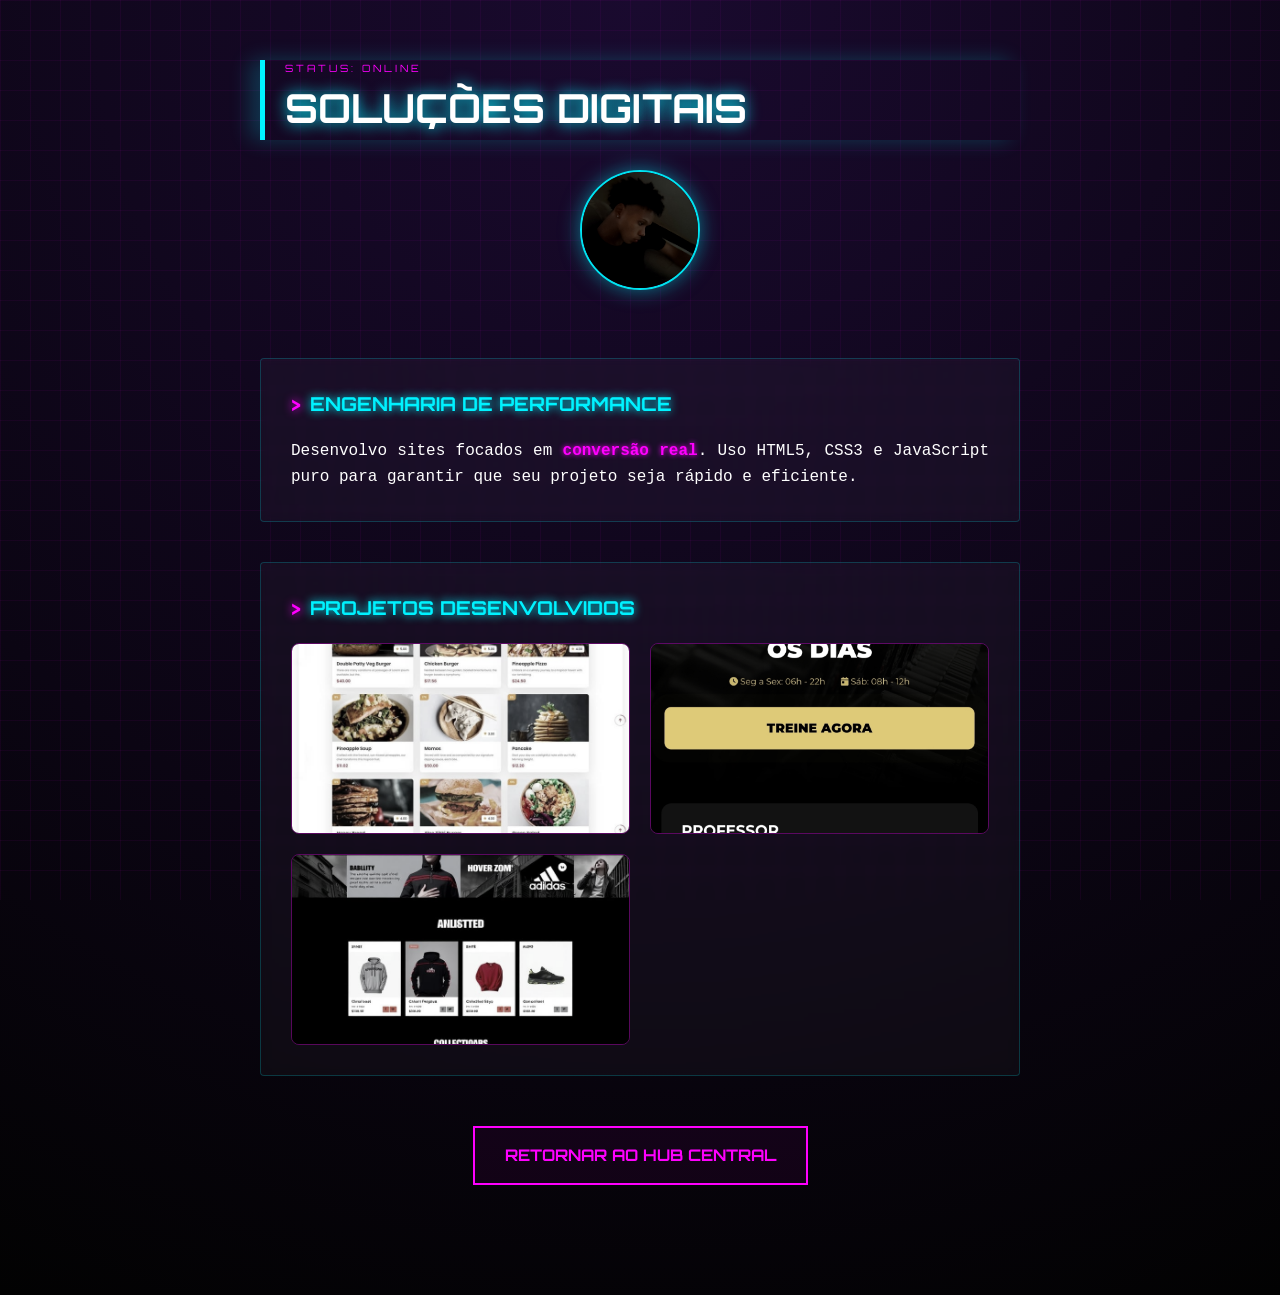
==== commit 48891f1d: "Update tech.html" ====
--- a/pages/tech.html
+++ b/pages/tech.html
@@ -32,7 +32,6 @@
         .header-tech { border-left: 5px solid #00f2ff; padding-left: 20px; margin-bottom: 30px; box-shadow: -10px 0 20px rgba(0, 242, 255, 0.2); }
         .header-tech h1 { font-size: 2.5rem; text-transform: uppercase; color: #fff; text-shadow: 0 0 15px #00f2ff; }
         
-        /* Estilo para sua foto pessoal */
         .profile-area { text-align: center; margin-bottom: 60px; position: relative; }
         .profile-img { 
             width: 120px; 
@@ -41,19 +40,7 @@
             border: 2px solid #00f2ff; 
             object-fit: cover; 
             box-shadow: 0 0 20px rgba(0, 242, 255, 0.5);
-            /* Filtro sutil para combinar com o tema escuro/neon */
             filter: brightness(0.9) contrast(1.1); 
-        }
-        .profile-area::after {
-            content: '';
-            position: absolute;
-            bottom: -15px;
-            left: 50%;
-            transform: translateX(-50%);
-            width: 40px;
-            height: 2px;
-            background: #ff00ff;
-            box-shadow: 0 0 10px #ff00ff;
         }
 
         .section-card { 
@@ -66,17 +53,10 @@
             transition: 0.3s;
         }
         
-        .section-card:hover {
-            border-color: #ff00ff;
-            box-shadow: 0 0 30px rgba(255, 0, 255, 0.2);
-            background: rgba(255,255,255,0.05);
-        }
-
         .section-card h2 { color: #00f2ff; font-size: 1.2rem; margin-bottom: 20px; text-transform: uppercase; display: flex; align-items: center; text-shadow: 0 0 10px #00f2ff; }
         .section-card h2::before { content: ">"; margin-right: 10px; color: #ff00ff; text-shadow: 0 0 10px #ff00ff; }
         
         .tech-text { font-family: 'Courier New', Courier, monospace; color: #fff; font-size: 1rem; text-align: justify; }
-        
         .highlight { color: #ff00ff; font-weight: bold; text-shadow: 0 0 5px #ff00ff; }
 
         .site-models { display: grid; grid-template-columns: 1fr; gap: 15px; margin-top: 20px; }
@@ -84,14 +64,58 @@
         
         .model { padding: 15px; border-left: 2px solid #ff00ff; background: rgba(255,0,255,0.05); transition: 0.3s; }
         .model:hover { background: rgba(255,0,255,0.15); transform: translateX(5px); }
-        .model strong { color: #fff; display: block; margin-bottom: 5px; text-transform: uppercase; font-size: 0.9rem; }
-        .model p { font-size: 0.8rem; color: #ccc; line-height: 1.3; }
-
-        .code-showcase { display: flex; gap: 15px; margin: 25px 0; overflow-x: auto; padding-bottom: 10px; scrollbar-width: thin; }
-        .code-img { width: 280px; height: 160px; object-fit: cover; border: 1px solid #333; border-radius: 4px; flex-shrink: 0; filter: grayscale(0.5); transition: 0.3s; }
-        .code-img:hover { filter: grayscale(0); border-color: #00f2ff; box-shadow: 0 0 15px rgba(0, 242, 255, 0.3); }
-
-        .footer-nav { text-align: center; margin-top: 50px; }
+
+        /* --- SEÇÃO DE PROJETOS --- */
+        .tech-grid { 
+            display: grid; 
+            grid-template-columns: repeat(auto-fit, minmax(250px, 1fr)); 
+            gap: 20px; 
+            margin-top: 20px; 
+        }
+
+        .tech-project-card {
+            position: relative;
+            border: 1px solid rgba(255, 0, 255, 0.3);
+            border-radius: 8px;
+            overflow: hidden;
+            aspect-ratio: 16 / 9;
+            opacity: 0;
+            transform: translateY(30px);
+            transition: all 0.8s cubic-bezier(0.4, 0, 0.2, 1);
+        }
+
+        .tech-project-card.reveal { opacity: 1; transform: translateY(0); }
+
+        .tech-project-card img {
+            width: 100%; height: 100%;
+            object-fit: cover;
+            filter: grayscale(0.6);
+            transition: 0.5s;
+        }
+
+        .tech-project-overlay {
+            position: absolute;
+            top: 0; left: 0; width: 100%; height: 100%;
+            background: rgba(0, 0, 0, 0.7);
+            display: flex; align-items: center; justify-content: center;
+            opacity: 0; transition: 0.3s;
+        }
+
+        .tech-project-card:hover img { filter: grayscale(0); transform: scale(1.1); }
+        .tech-project-card:hover .tech-project-overlay { opacity: 1; }
+        .tech-project-card:hover { border-color: #00f2ff; box-shadow: 0 0 20px rgba(0, 242, 255, 0.3); }
+
+        .btn-tech-view {
+            padding: 10px 20px;
+            border: 1px solid #00f2ff;
+            background: transparent;
+            color: #00f2ff;
+            font-family: 'Orbitron', sans-serif;
+            font-size: 0.7rem;
+            cursor: pointer;
+        }
+
+        .footer-nav { text-align: center; margin-top: 50px; padding-bottom: 50px; }
         
         .btn-back { 
             display: inline-block;
@@ -99,13 +123,10 @@
             text-decoration: none; 
             border: 2px solid #ff00ff; 
             padding: 15px 30px; 
-            font-size: 0.9rem; 
             font-weight: bold;
             text-transform: uppercase;
-            letter-spacing: 2px;
             transition: 0.3s; 
             background: rgba(255, 0, 255, 0.05);
-            box-shadow: 0 0 15px rgba(255, 0, 255, 0.2);
             cursor: pointer;
         }
         .btn-back:hover { background: #ff00ff; color: #000; box-shadow: 0 0 40px #ff00ff; }
@@ -122,7 +143,7 @@
 
     <div class="wrapper">
         <header class="header-tech">
-            <p style="font-size: 10px; color: #ff00ff; letter-spacing: 3px; text-shadow: 0 0 5px #ff00ff;">STATUS: ONLINE</p>
+            <p style="font-size: 10px; color: #ff00ff; letter-spacing: 3px;">STATUS: ONLINE</p>
             <h1>Soluções Digitais</h1>
         </header>
 
@@ -131,66 +152,27 @@
         </div>
 
         <div class="section-card">
-            <h2>Por que Ivo Lopes?</h2>
+            <h2>Engenharia de Performance</h2>
             <div class="tech-text">
-                Desenvolvo sites focados em <span class="highlight">pequenos negócios</span>, seja para o seu mercado, padaria ou para divulgar sua marca na internet. Posso criar desde <span class="highlight">sistemas de pagamento</span> seguros até páginas personalizadas e totalmente animadas, tudo de acordo com o que você preferir. 
-                <br><br>
-                A intenção é simples: <span class="highlight">fazer você ter mais clientes</span> e profissionalizar ainda mais a sua marca perante a concorrência.
+                Desenvolvo sites focados em <span class="highlight">conversão real</span>. Uso HTML5, CSS3 e JavaScript puro para garantir que seu projeto seja rápido e eficiente.
             </div>
         </div>
 
         <div class="section-card">
-            <h2>Arquiteturas Disponíveis</h2>
-            <div class="site-models">
-                <div class="model">
-                    <strong>01. Catálogo Digital</strong>
-                    <p>Ideal para mercados e padarias. Seus produtos organizados e prontos para o cliente escolher.</p>
+            <h2>Projetos Desenvolvidos</h2>
+            <div class="tech-grid">
+                <div class="tech-project-card">
+                    <img src="89ad273cfcabdeba8901292427310d93.jpg">
+                    <div class="tech-project-overlay"><button class="btn-tech-view">DETALHES</button></div>
                 </div>
-                <div class="model" style="border-color: #00f2ff;">
-                    <strong>02. Checkout & Pagamentos</strong>
-                    <p>Integração de pagamentos direto no site para automatizar suas vendas 24h por dia.</p>
+                <div class="tech-project-card">
+                    <img src="IMG_20260419_234142.jpg">
+                    <div class="tech-project-overlay"><button class="btn-tech-view">DETALHES</button></div>
                 </div>
-                <div class="model">
-                    <strong>03. Landing Pages de Alta Conversão</strong>
-                    <p>Páginas únicas focadas em um só objetivo: transformar visitantes em clientes de WhatsApp.</p>
+                <div class="tech-project-card">
+                    <img src="c2ebb795411eab761d324593fbcae3d3.jpg">
+                    <div class="tech-project-overlay"><button class="btn-tech-view">DETALHES</button></div>
                 </div>
-                <div class="model" style="border-color: #00f2ff;">
-                    <strong>04. Sites Institucionais Animados</strong>
-                    <p>Presença digital de luxo com animações fluidas para passar autoridade total para sua marca.</p>
-                </div>
-                <div class="model">
-                    <strong>05. Portfólio Profissional</strong>
-                    <p>Espaço personalizado para prestadores de serviço mostrarem seu trabalho com estilo.</p>
-                </div>
-                <div class="model" style="border-color: #00f2ff;">
-                    <strong>06. Link Tree Customizado</strong>
-                    <p>Central de links exclusiva para sua bio, muito superior aos modelos genéricos do mercado.</p>
-                </div>
-            </div>
-        </div>
-
-        <div class="section-card">
-            <h2>Engenharia de Performance</h2>
-            <div class="tech-text">
-                Não entrego apenas um "rostinho bonito". Meus projetos são otimizados em <span class="highlight">tempo de carregamento</span> e lógica de conversão, garantindo que sua marca seja encontrada e respeitada na rede.
-            </div>
-        </div>
-
-        <div class="section-card">
-            <h2>The Core Engine (Bastidores)</h2>
-            <div class="tech-text">
-                Minha montagem segue o conceito de <span class="highlight">Clean Code</span>. O essencial da programação não é apenas fazer funcionar, mas construir uma base sólida e escalável.
-                <br><br>
-                Uso <span class="highlight">HTML5 Semântico</span> para o Google te encontrar mais fácil, <span class="highlight">CSS Moderno</span> para garantir que seu site seja lindo em qualquer tela e <span class="highlight">JavaScript Puro</span> para animações que não travam o celular do seu cliente.
-            </div>
-
-            <div class="code-showcase">
-                <img src="60c9a9f93313d3bbd6f624a8214df406.jpg" class="code-img" alt="Notebook Setup">
-                <img src="59ee4047d303d7ccf7d9cd16fc3d864c.jpg" class="code-img" alt="Development Code">
-            </div>
-
-            <div class="tech-text" style="font-size: 0.9rem; border-left: 2px solid #ff00ff; padding-left: 15px;">
-                Cada tag é pensada para a <span class="highlight">Experiência do Usuário (UX)</span>. Sou caprichoso na organização dos arquivos e na compressão de dados, resultando em sites que carregam em menos de 2 segundos. Programação é a arte de traduzir seu negócio para a linguagem do futuro.
             </div>
         </div>
 
@@ -207,12 +189,21 @@
             setTimeout(() => { window.location.href = "../index.html"; }, 500);
         }
 
-        window.onpageshow = function(event) {
-            const overlay = document.getElementById('transition-overlay');
-            if(overlay) {
-                overlay.style.opacity = '0';
-                overlay.style.pointerEvents = 'none';
-            }
+        // Sistema de revelação na rolagem
+        const observer = new IntersectionObserver((entries) => {
+            entries.forEach(entry => {
+                if (entry.isIntersecting) {
+                    entry.target.classList.add('reveal');
+                }
+            });
+        }, { threshold: 0.1 });
+
+        document.querySelectorAll('.tech-project-card').forEach(card => {
+            observer.observe(card);
+        });
+
+        window.onpageshow = () => {
+            document.getElementById('transition-overlay').style.opacity = '0';
         };
     </script>
 </body>
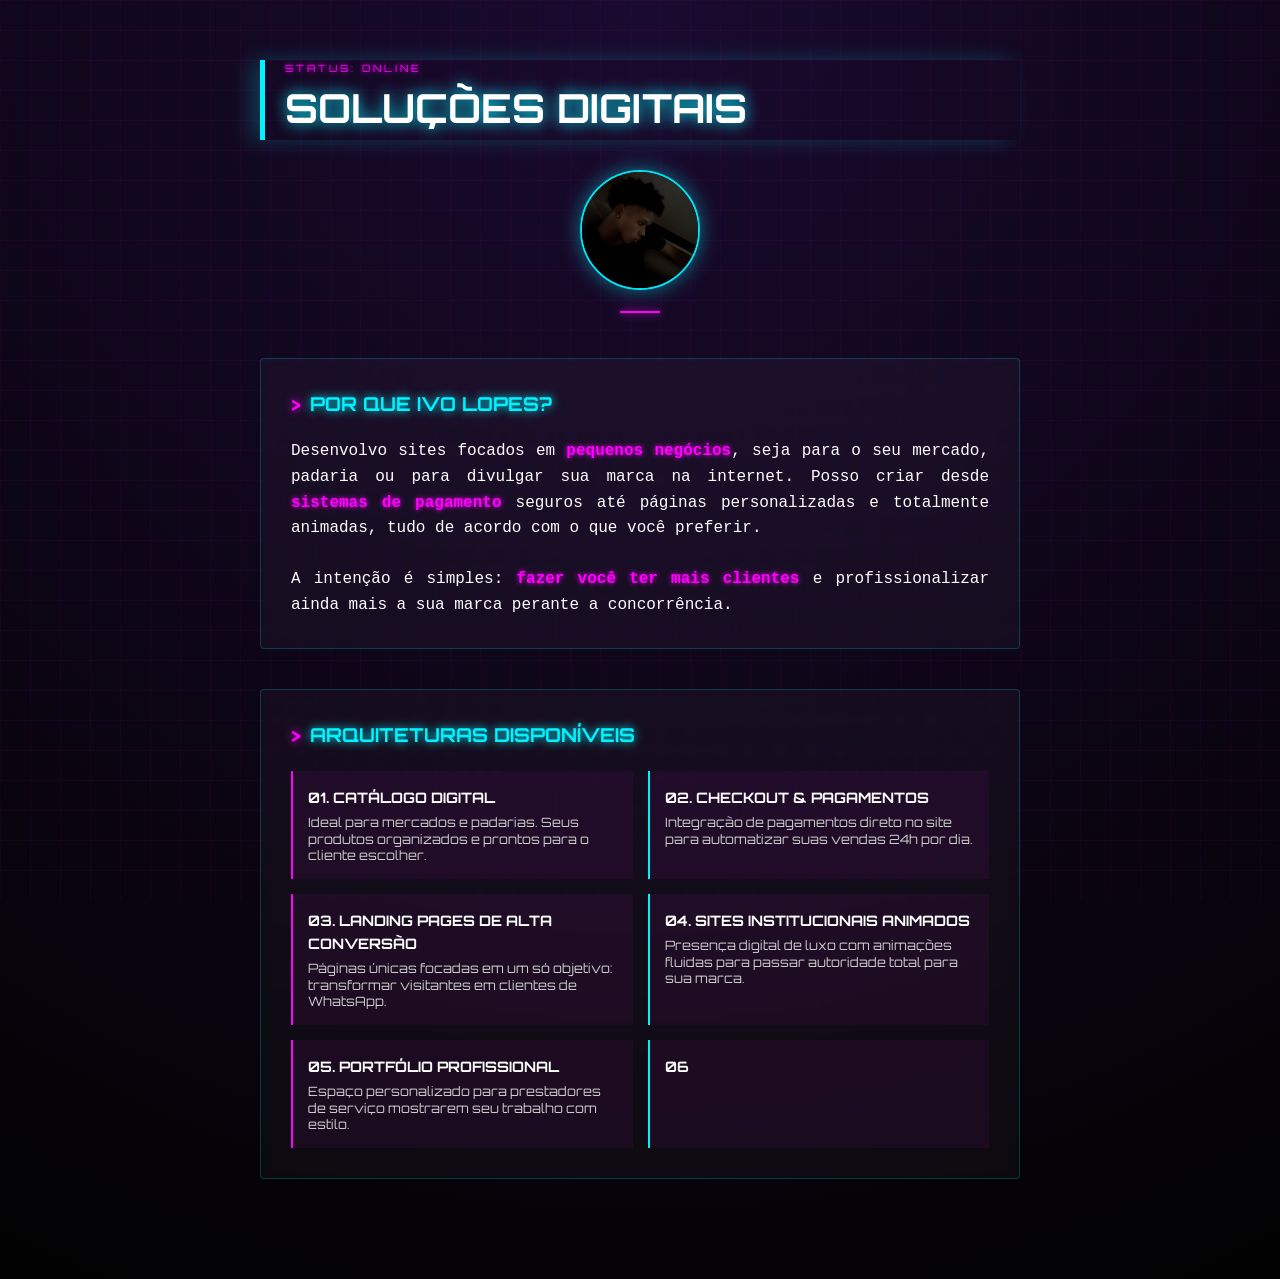
==== commit fd1d9487: "Update tech.html" ====
--- a/pages/tech.html
+++ b/pages/tech.html
@@ -32,6 +32,7 @@
         .header-tech { border-left: 5px solid #00f2ff; padding-left: 20px; margin-bottom: 30px; box-shadow: -10px 0 20px rgba(0, 242, 255, 0.2); }
         .header-tech h1 { font-size: 2.5rem; text-transform: uppercase; color: #fff; text-shadow: 0 0 15px #00f2ff; }
         
+        /* Estilo para sua foto pessoal */
         .profile-area { text-align: center; margin-bottom: 60px; position: relative; }
         .profile-img { 
             width: 120px; 
@@ -41,6 +42,17 @@
             object-fit: cover; 
             box-shadow: 0 0 20px rgba(0, 242, 255, 0.5);
             filter: brightness(0.9) contrast(1.1); 
+        }
+        .profile-area::after {
+            content: '';
+            position: absolute;
+            bottom: -15px;
+            left: 50%;
+            transform: translateX(-50%);
+            width: 40px;
+            height: 2px;
+            background: #ff00ff;
+            box-shadow: 0 0 10px #ff00ff;
         }
 
         .section-card { 
@@ -53,10 +65,17 @@
             transition: 0.3s;
         }
         
+        .section-card:hover {
+            border-color: #ff00ff;
+            box-shadow: 0 0 30px rgba(255, 0, 255, 0.2);
+            background: rgba(255,255,255,0.05);
+        }
+
         .section-card h2 { color: #00f2ff; font-size: 1.2rem; margin-bottom: 20px; text-transform: uppercase; display: flex; align-items: center; text-shadow: 0 0 10px #00f2ff; }
         .section-card h2::before { content: ">"; margin-right: 10px; color: #ff00ff; text-shadow: 0 0 10px #ff00ff; }
         
         .tech-text { font-family: 'Courier New', Courier, monospace; color: #fff; font-size: 1rem; text-align: justify; }
+        
         .highlight { color: #ff00ff; font-weight: bold; text-shadow: 0 0 5px #ff00ff; }
 
         .site-models { display: grid; grid-template-columns: 1fr; gap: 15px; margin-top: 20px; }
@@ -64,58 +83,40 @@
         
         .model { padding: 15px; border-left: 2px solid #ff00ff; background: rgba(255,0,255,0.05); transition: 0.3s; }
         .model:hover { background: rgba(255,0,255,0.15); transform: translateX(5px); }
+        .model strong { color: #fff; display: block; margin-bottom: 5px; text-transform: uppercase; font-size: 0.9rem; }
+        .model p { font-size: 0.8rem; color: #ccc; line-height: 1.3; }
 
-        /* --- SEÇÃO DE PROJETOS --- */
+        .code-showcase { display: flex; gap: 15px; margin: 25px 0; overflow-x: auto; padding-bottom: 10px; scrollbar-width: thin; }
+        .code-img { width: 280px; height: 160px; object-fit: cover; border: 1px solid #333; border-radius: 4px; flex-shrink: 0; filter: grayscale(0.5); transition: 0.3s; }
+        .code-img:hover { filter: grayscale(0); border-color: #00f2ff; box-shadow: 0 0 15px rgba(0, 242, 255, 0.3); }
+
+        /* --- AJUSTE PARA FOTOS INTEIRAS --- */
         .tech-grid { 
             display: grid; 
             grid-template-columns: repeat(auto-fit, minmax(250px, 1fr)); 
             gap: 20px; 
             margin-top: 20px; 
         }
-
         .tech-project-card {
-            position: relative;
             border: 1px solid rgba(255, 0, 255, 0.3);
             border-radius: 8px;
             overflow: hidden;
-            aspect-ratio: 16 / 9;
-            opacity: 0;
-            transform: translateY(30px);
-            transition: all 0.8s cubic-bezier(0.4, 0, 0.2, 1);
+            background: #000;
+            opacity: 0; transform: translateY(20px);
+            transition: all 0.6s ease;
         }
+        .tech-project-card.reveal { opacity: 1; transform: translateY(0); }
+        
+        .tech-project-card img {
+            width: 100%;
+            height: auto; /* Faz a foto aparecer inteira sem cortar */
+            display: block;
+            filter: grayscale(0.4);
+            transition: 0.4s;
+        }
+        .tech-project-card:hover img { filter: grayscale(0); transform: scale(1.02); }
 
-        .tech-project-card.reveal { opacity: 1; transform: translateY(0); }
-
-        .tech-project-card img {
-            width: 100%; height: 100%;
-            object-fit: cover;
-            filter: grayscale(0.6);
-            transition: 0.5s;
-        }
-
-        .tech-project-overlay {
-            position: absolute;
-            top: 0; left: 0; width: 100%; height: 100%;
-            background: rgba(0, 0, 0, 0.7);
-            display: flex; align-items: center; justify-content: center;
-            opacity: 0; transition: 0.3s;
-        }
-
-        .tech-project-card:hover img { filter: grayscale(0); transform: scale(1.1); }
-        .tech-project-card:hover .tech-project-overlay { opacity: 1; }
-        .tech-project-card:hover { border-color: #00f2ff; box-shadow: 0 0 20px rgba(0, 242, 255, 0.3); }
-
-        .btn-tech-view {
-            padding: 10px 20px;
-            border: 1px solid #00f2ff;
-            background: transparent;
-            color: #00f2ff;
-            font-family: 'Orbitron', sans-serif;
-            font-size: 0.7rem;
-            cursor: pointer;
-        }
-
-        .footer-nav { text-align: center; margin-top: 50px; padding-bottom: 50px; }
+        .footer-nav { text-align: center; margin-top: 50px; }
         
         .btn-back { 
             display: inline-block;
@@ -123,10 +124,13 @@
             text-decoration: none; 
             border: 2px solid #ff00ff; 
             padding: 15px 30px; 
+            font-size: 0.9rem; 
             font-weight: bold;
             text-transform: uppercase;
+            letter-spacing: 2px;
             transition: 0.3s; 
             background: rgba(255, 0, 255, 0.05);
+            box-shadow: 0 0 15px rgba(255, 0, 255, 0.2);
             cursor: pointer;
         }
         .btn-back:hover { background: #ff00ff; color: #000; box-shadow: 0 0 40px #ff00ff; }
@@ -143,7 +147,7 @@
 
     <div class="wrapper">
         <header class="header-tech">
-            <p style="font-size: 10px; color: #ff00ff; letter-spacing: 3px;">STATUS: ONLINE</p>
+            <p style="font-size: 10px; color: #ff00ff; letter-spacing: 3px; text-shadow: 0 0 5px #ff00ff;">STATUS: ONLINE</p>
             <h1>Soluções Digitais</h1>
         </header>
 
@@ -152,59 +156,37 @@
         </div>
 
         <div class="section-card">
-            <h2>Engenharia de Performance</h2>
+            <h2>Por que Ivo Lopes?</h2>
             <div class="tech-text">
-                Desenvolvo sites focados em <span class="highlight">conversão real</span>. Uso HTML5, CSS3 e JavaScript puro para garantir que seu projeto seja rápido e eficiente.
+                Desenvolvo sites focados em <span class="highlight">pequenos negócios</span>, seja para o seu mercado, padaria ou para divulgar sua marca na internet. Posso criar desde <span class="highlight">sistemas de pagamento</span> seguros até páginas personalizadas e totalmente animadas, tudo de acordo com o que você preferir. 
+                <br><br>
+                A intenção é simples: <span class="highlight">fazer você ter mais clientes</span> e profissionalizar ainda mais a sua marca perante a concorrência.
             </div>
         </div>
 
         <div class="section-card">
-            <h2>Projetos Desenvolvidos</h2>
-            <div class="tech-grid">
-                <div class="tech-project-card">
-                    <img src="89ad273cfcabdeba8901292427310d93.jpg">
-                    <div class="tech-project-overlay"><button class="btn-tech-view">DETALHES</button></div>
+            <h2>Arquiteturas Disponíveis</h2>
+            <div class="site-models">
+                <div class="model">
+                    <strong>01. Catálogo Digital</strong>
+                    <p>Ideal para mercados e padarias. Seus produtos organizados e prontos para o cliente escolher.</p>
                 </div>
-                <div class="tech-project-card">
-                    <img src="IMG_20260419_234142.jpg">
-                    <div class="tech-project-overlay"><button class="btn-tech-view">DETALHES</button></div>
+                <div class="model" style="border-color: #00f2ff;">
+                    <strong>02. Checkout & Pagamentos</strong>
+                    <p>Integração de pagamentos direto no site para automatizar suas vendas 24h por dia.</p>
                 </div>
-                <div class="tech-project-card">
-                    <img src="c2ebb795411eab761d324593fbcae3d3.jpg">
-                    <div class="tech-project-overlay"><button class="btn-tech-view">DETALHES</button></div>
+                <div class="model">
+                    <strong>03. Landing Pages de Alta Conversão</strong>
+                    <p>Páginas únicas focadas em um só objetivo: transformar visitantes em clientes de WhatsApp.</p>
                 </div>
-            </div>
-        </div>
-
-        <footer class="footer-nav">
-            <a onclick="voltarMenu()" class="btn-back">RETORNAR AO HUB CENTRAL</a>
-        </footer>
-    </div>
-
-    <script>
-        function voltarMenu() {
-            const overlay = document.getElementById('transition-overlay');
-            overlay.style.opacity = '1';
-            overlay.style.pointerEvents = 'all';
-            setTimeout(() => { window.location.href = "../index.html"; }, 500);
-        }
-
-        // Sistema de revelação na rolagem
-        const observer = new IntersectionObserver((entries) => {
-            entries.forEach(entry => {
-                if (entry.isIntersecting) {
-                    entry.target.classList.add('reveal');
-                }
-            });
-        }, { threshold: 0.1 });
-
-        document.querySelectorAll('.tech-project-card').forEach(card => {
-            observer.observe(card);
-        });
-
-        window.onpageshow = () => {
-            document.getElementById('transition-overlay').style.opacity = '0';
-        };
-    </script>
-</body>
-</html>
+                <div class="model" style="border-color: #00f2ff;">
+                    <strong>04. Sites Institucionais Animados</strong>
+                    <p>Presença digital de luxo com animações fluidas para passar autoridade total para sua marca.</p>
+                </div>
+                <div class="model">
+                    <strong>05. Portfólio Profissional</strong>
+                    <p>Espaço personalizado para prestadores de serviço mostrarem seu trabalho com estilo.</p>
+                </div>
+                <div class="model" style="border-color: #00f2ff;">
+                    <strong>06
+                        
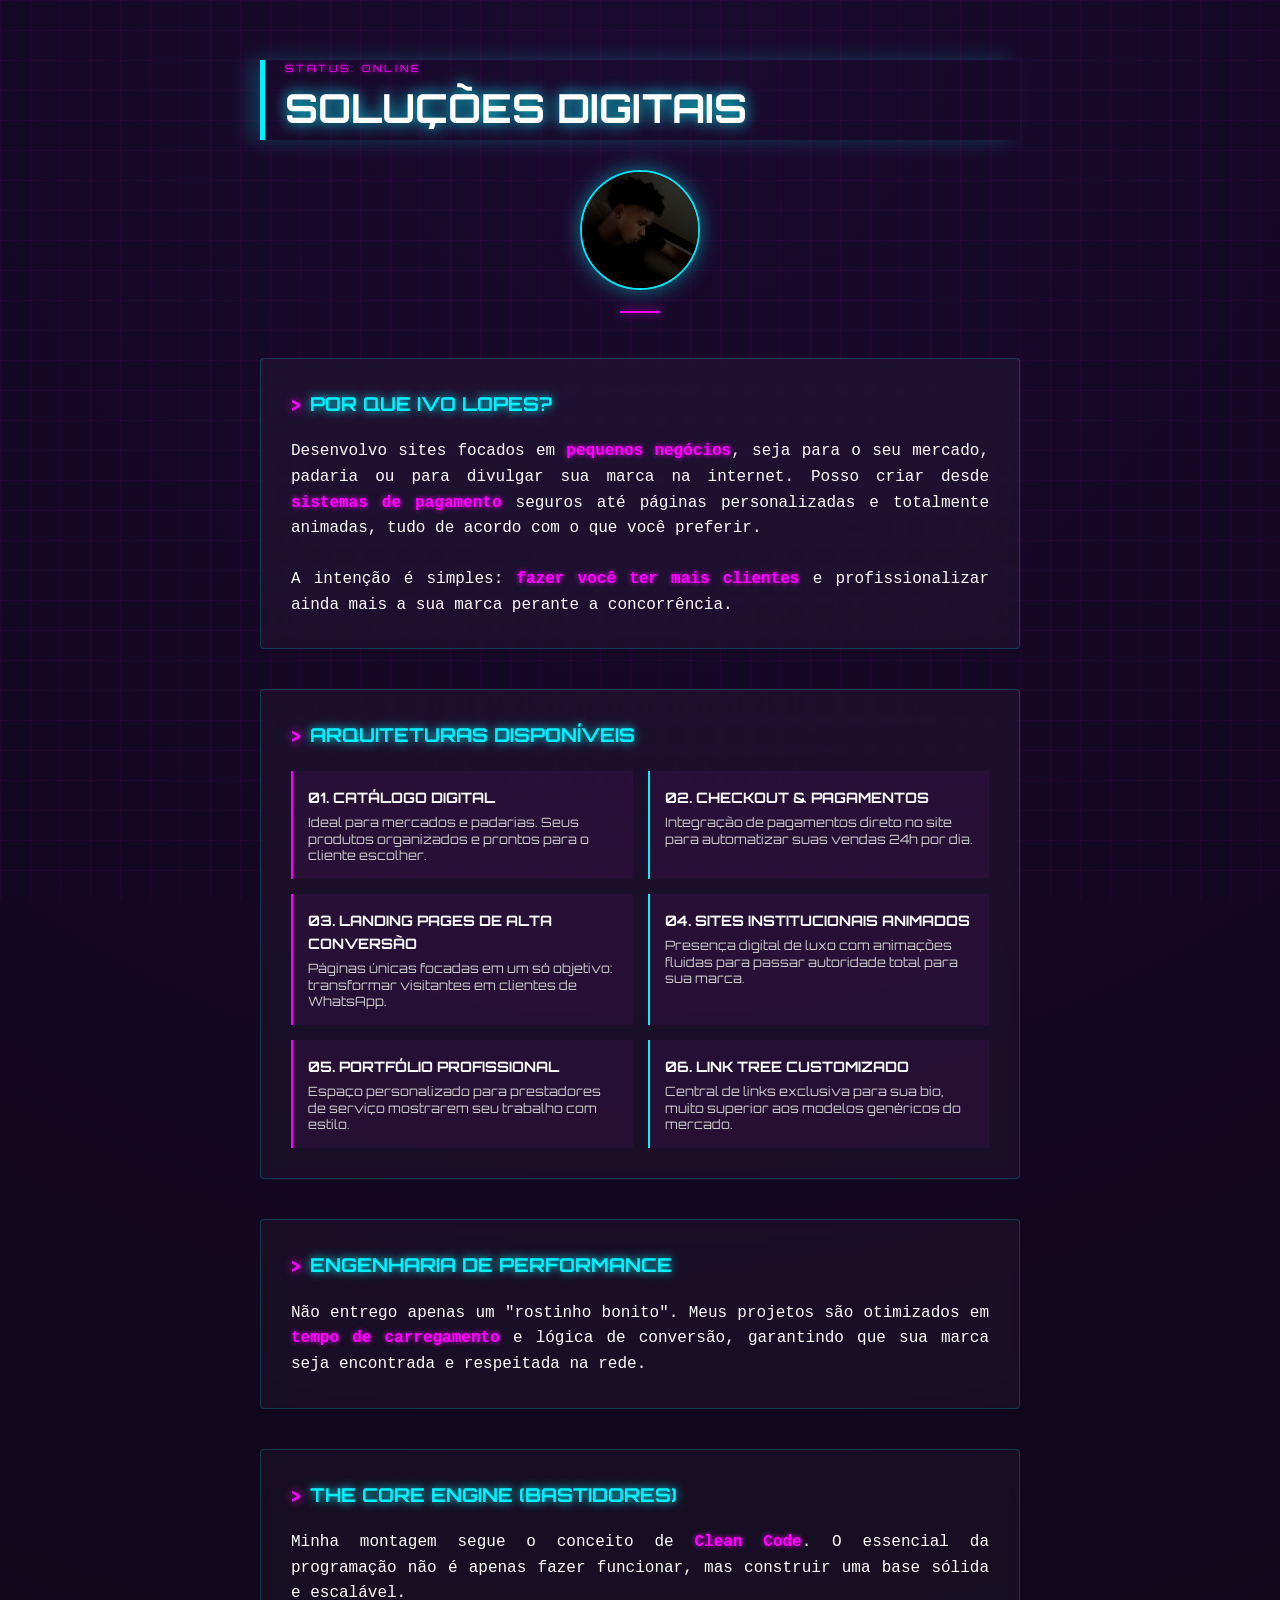
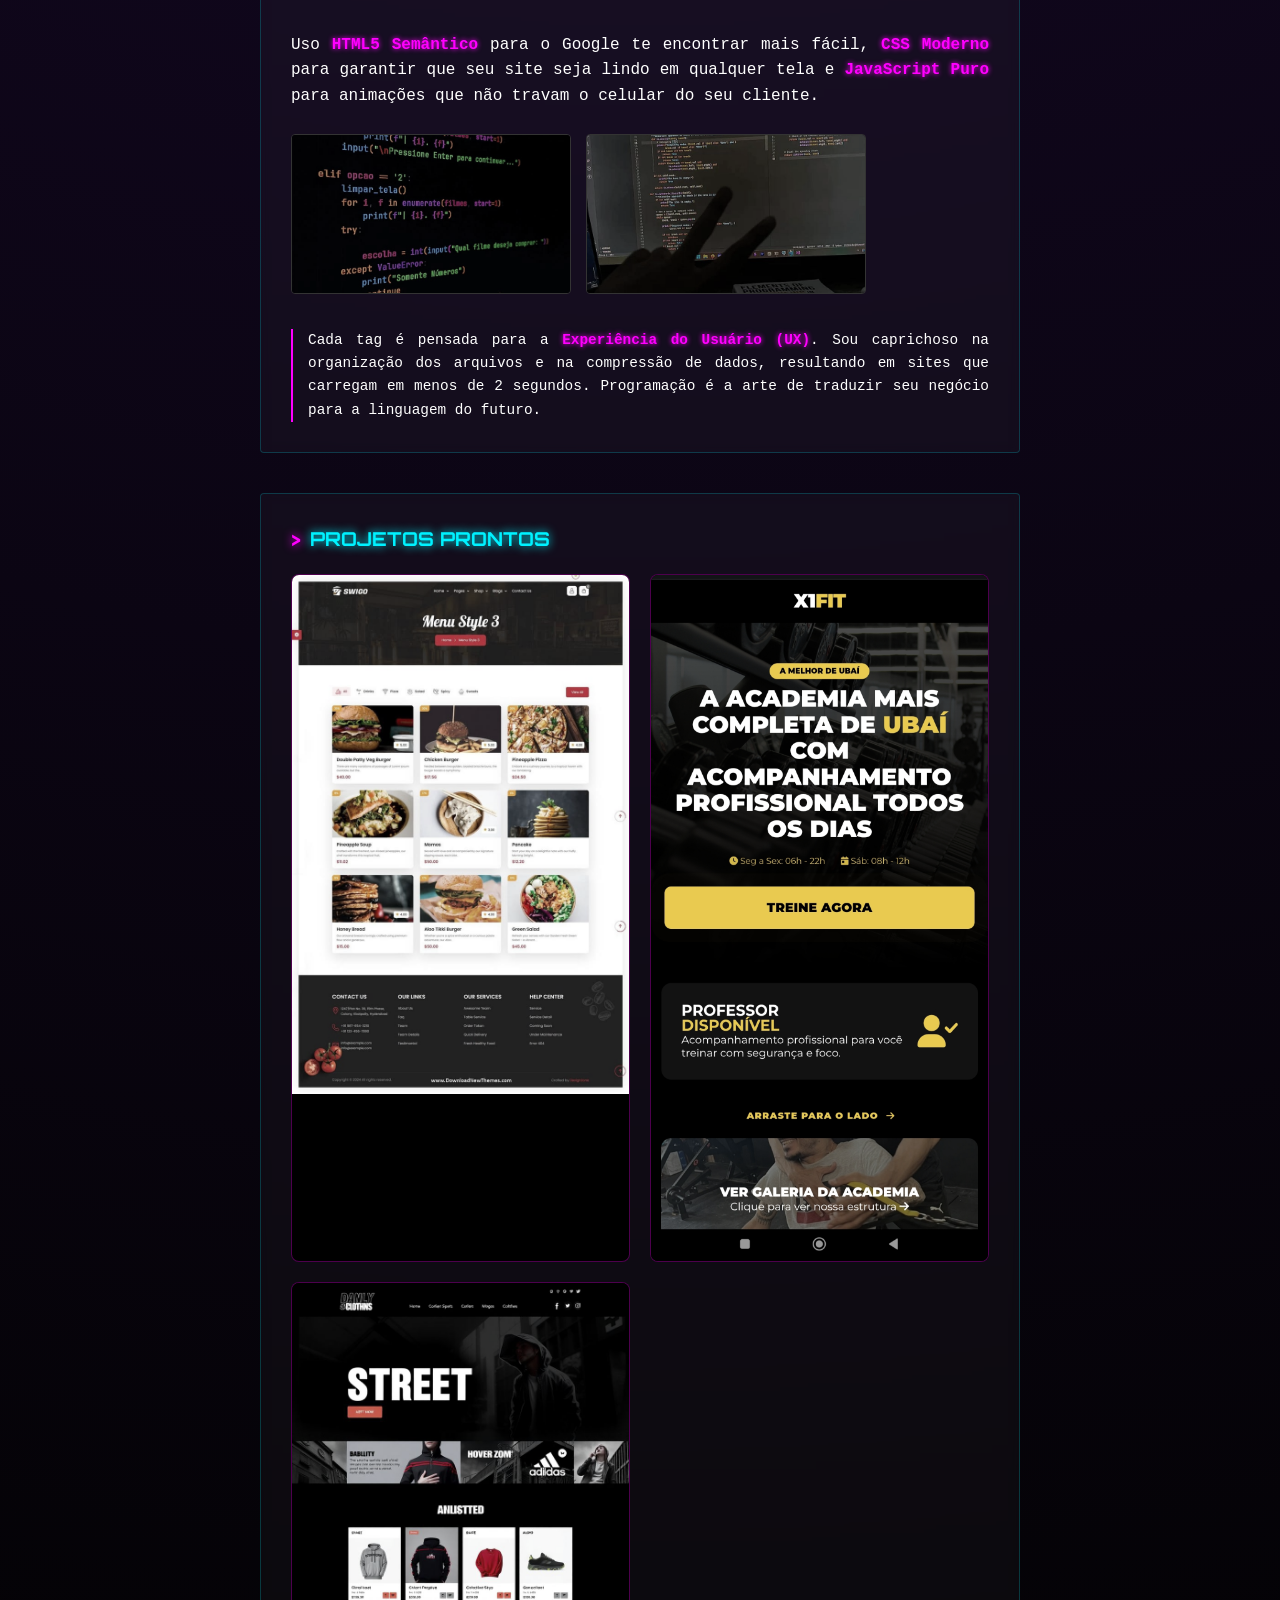
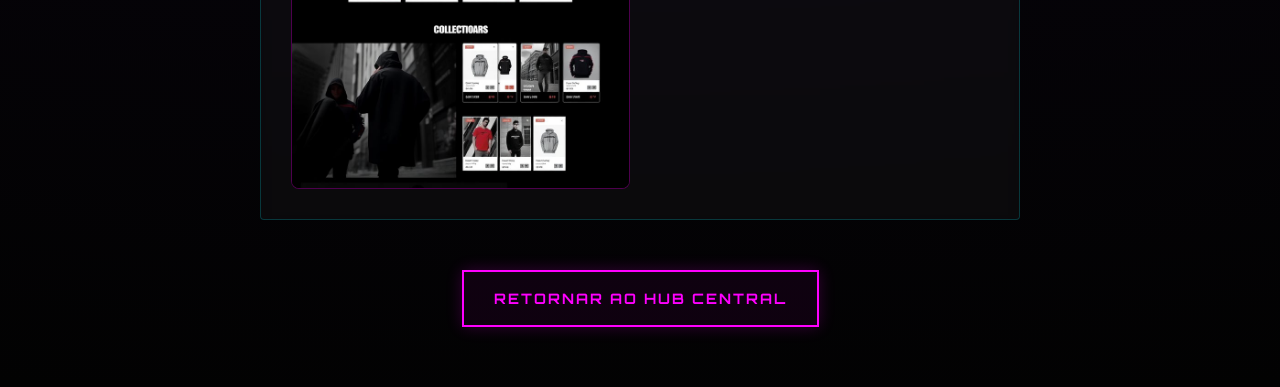
==== commit b187a8c3: "Update tech.html" ====
--- a/pages/tech.html
+++ b/pages/tech.html
@@ -188,5 +188,77 @@
                     <p>Espaço personalizado para prestadores de serviço mostrarem seu trabalho com estilo.</p>
                 </div>
                 <div class="model" style="border-color: #00f2ff;">
-                    <strong>06
-                        
+                    <strong>06. Link Tree Customizado</strong>
+                    <p>Central de links exclusiva para sua bio, muito superior aos modelos genéricos do mercado.</p>
+                </div>
+            </div>
+        </div>
+
+        <div class="section-card">
+            <h2>Engenharia de Performance</h2>
+            <div class="tech-text">
+                Não entrego apenas um "rostinho bonito". Meus projetos são otimizados em <span class="highlight">tempo de carregamento</span> e lógica de conversão, garantindo que sua marca seja encontrada e respeitada na rede.
+            </div>
+        </div>
+
+        <div class="section-card">
+            <h2>The Core Engine (Bastidores)</h2>
+            <div class="tech-text">
+                Minha montagem segue o conceito de <span class="highlight">Clean Code</span>. O essencial da programação não é apenas fazer funcionar, mas construir uma base sólida e escalável.
+                <br><br>
+                Uso <span class="highlight">HTML5 Semântico</span> para o Google te encontrar mais fácil, <span class="highlight">CSS Moderno</span> para garantir que seu site seja lindo em qualquer tela e <span class="highlight">JavaScript Puro</span> para animações que não travam o celular do seu cliente.
+            </div>
+
+            <div class="code-showcase">
+                <img src="60c9a9f93313d3bbd6f624a8214df406.jpg" class="code-img" alt="Notebook Setup">
+                <img src="59ee4047d303d7ccf7d9cd16fc3d864c.jpg" class="code-img" alt="Development Code">
+            </div>
+
+            <div class="tech-text" style="font-size: 0.9rem; border-left: 2px solid #ff00ff; padding-left: 15px;">
+                Cada tag é pensada para a <span class="highlight">Experiência do Usuário (UX)</span>. Sou caprichoso na organização dos arquivos e na compressão de dados, resultando em sites que carregam em menos de 2 segundos. Programação é a arte de traduzir seu negócio para a linguagem do futuro.
+            </div>
+        </div>
+
+        <div class="section-card">
+            <h2>Projetos Prontos</h2>
+            <div class="tech-grid">
+                <div class="tech-project-card"><img src="89ad273cfcabdeba8901292427310d93.jpg"></div>
+                <div class="tech-project-card"><img src="IMG_20260419_234142.jpg"></div>
+                <div class="tech-project-card"><img src="c2ebb795411eab761d324593fbcae3d3.jpg"></div>
+            </div>
+        </div>
+
+        <footer class="footer-nav">
+            <a onclick="voltarMenu()" class="btn-back">RETORNAR AO HUB CENTRAL</a>
+        </footer>
+    </div>
+
+    <script>
+        function voltarMenu() {
+            const overlay = document.getElementById('transition-overlay');
+            overlay.style.opacity = '1';
+            overlay.style.pointerEvents = 'all';
+            setTimeout(() => { window.location.href = "../index.html"; }, 500);
+        }
+
+        // Observer para as fotos aparecerem na rolagem
+        const observer = new IntersectionObserver((entries) => {
+            entries.forEach(entry => {
+                if (entry.isIntersecting) { entry.target.classList.add('reveal'); }
+            });
+        }, { threshold: 0.1 });
+
+        document.querySelectorAll('.tech-project-card').forEach(card => {
+            observer.observe(card);
+        });
+
+        window.onpageshow = function(event) {
+            const overlay = document.getElementById('transition-overlay');
+            if(overlay) {
+                overlay.style.opacity = '0';
+                overlay.style.pointerEvents = 'none';
+            }
+        };
+    </script>
+</body>
+</html>
